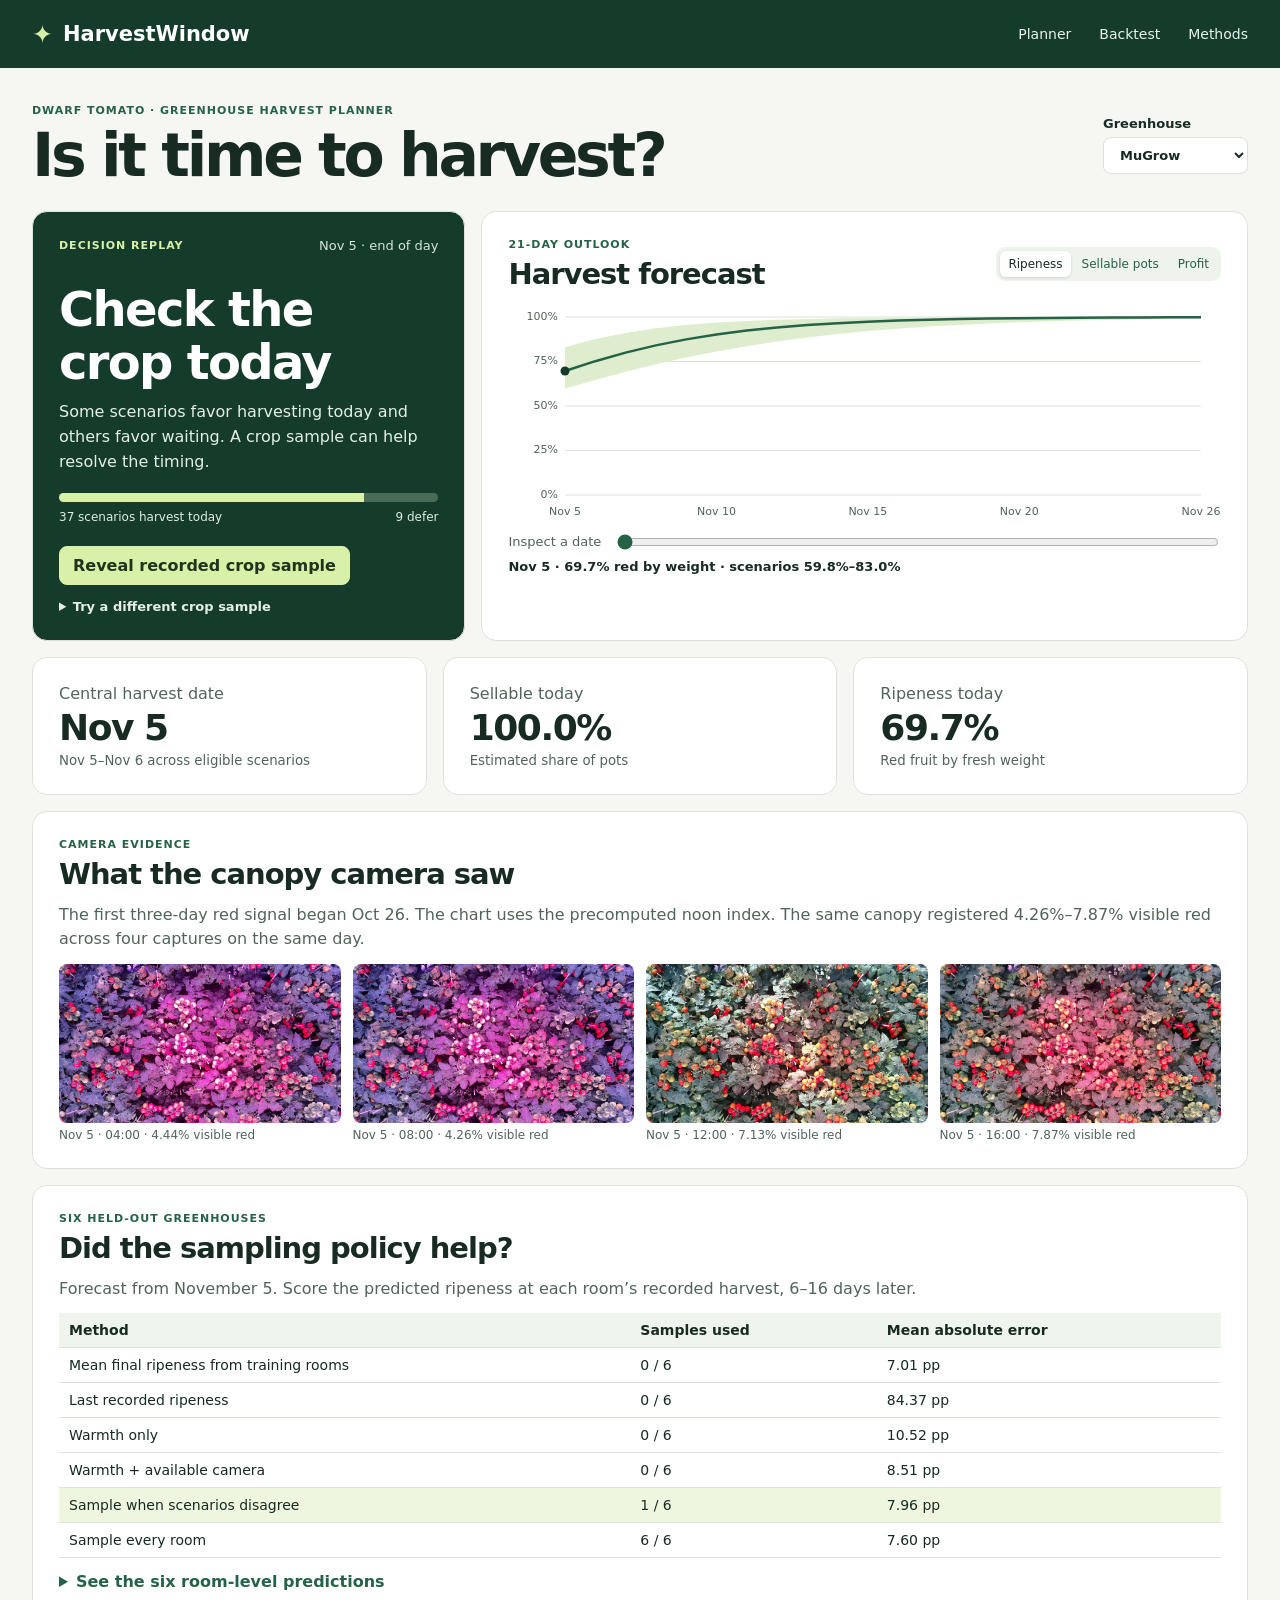
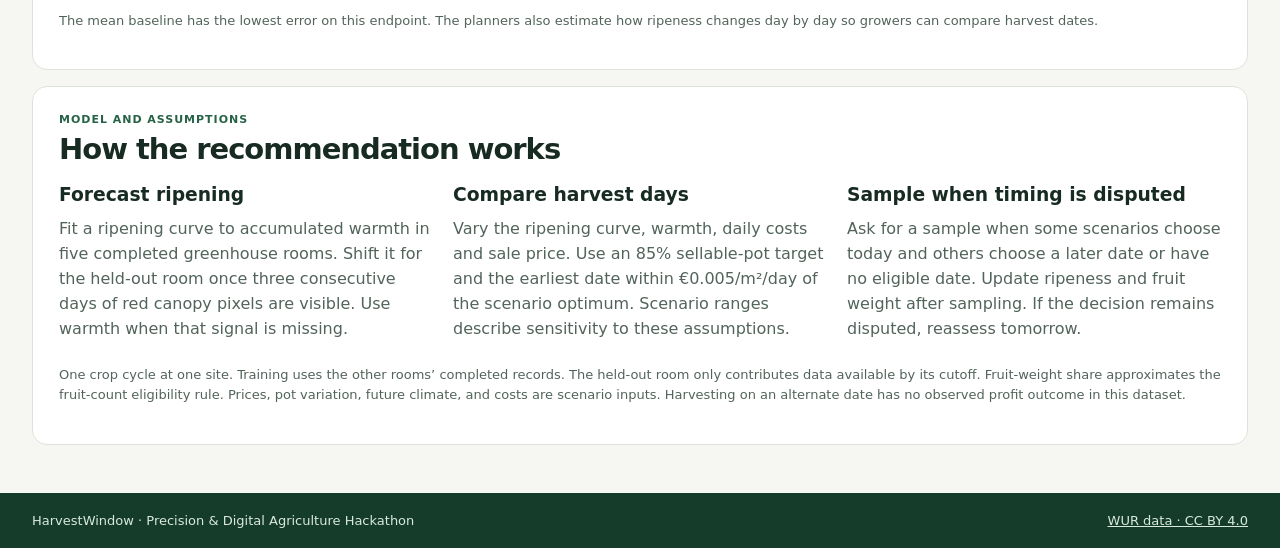
==== harvestwindow/dashboard/index.html @ a8acedba "Add HarvestWindow harvest planner and hackathon demo" ====
<!doctype html>
<html lang="en">
<head>
  <meta charset="utf-8">
  <meta name="viewport" content="width=device-width, initial-scale=1">
  <meta name="description" content="Replay a greenhouse harvest decision with real dwarf tomato data.">
  <title>HarvestWindow | Greenhouse harvest planner</title>
  <link rel="stylesheet" href="style.css">
  <script defer src="replay-data.js"></script>
  <script defer src="camera/frames.js"></script>
  <script defer src="sample.js"></script>
  <script defer src="app.js"></script>
</head>
<body>
  <header class="masthead">
    <a class="brand" href="#planner"><span class="brand-mark" aria-hidden="true">✦</span> HarvestWindow</a>
    <nav aria-label="Sections"><a href="#planner">Planner</a><a href="#evidence">Backtest</a><a href="#methods">Methods</a></nav>
  </header>
  <main id="planner">
    <div class="intro">
      <div><p class="eyebrow">Dwarf tomato · Greenhouse harvest planner</p><h1>Is it time to harvest?</h1></div>
      <label class="room-control">Greenhouse <select id="room"></select></label>
    </div>
    <div class="workspace">
      <section class="decision panel" aria-labelledby="decision-title">
        <div class="decision-top"><p class="eyebrow">Decision replay</p><time id="as-of"></time></div>
        <h2 id="decision-title"></h2>
        <p id="reason" aria-live="polite"></p>
        <div class="votes" aria-label="Scenario split"><div id="vote-bar"></div></div>
        <div class="vote-labels"><span id="near-count"></span><span id="late-count"></span></div>
        <div id="sample-controls"></div>
        <details id="sample-entry">
          <summary>Try a different crop sample</summary>
          <form id="sample-form">
            <label>Red by weight (%) <input name="red" type="number" required min="0" max="100" step="0.1" value="55.3"></label>
            <label>Total fruit per plant (g) <input name="grams" type="number" required min="1" max="2000" step="1" value="340"></label>
            <button class="primary">Update forecast</button>
          </form>
        </details>
      </section>
      <section class="panel outlook" aria-labelledby="outlook-title">
        <div class="section-heading"><div><p class="eyebrow">21-day outlook</p><h2 id="outlook-title">Harvest forecast</h2></div>
          <div class="tabs" aria-label="Forecast metric">
            <button data-metric="red" aria-pressed="true">Ripeness</button>
            <button data-metric="sellable" aria-pressed="false">Sellable pots</button>
            <button data-metric="profit" aria-pressed="false">Profit</button>
          </div>
        </div>
        <div id="chart" class="chart"></div>
        <label class="scrubber">Inspect a date <input id="forecast-day" type="range" min="0" max="21" value="0"></label>
        <p id="point-detail" class="point-detail" aria-live="polite"></p>
      </section>
    </div>
    <div class="stats" aria-label="Decision metrics">
      <div class="panel stat"><span>Central harvest date</span><strong id="best-date"></strong><small id="scenario-window"></small></div>
      <div class="panel stat"><span>Sellable today</span><strong id="sellable"></strong><small>Estimated share of pots</small></div>
      <div class="panel stat"><span>Ripeness today</span><strong id="ripeness"></strong><small>Red fruit by fresh weight</small></div>
    </div>
    <section id="camera-section" class="panel camera-section" aria-labelledby="camera-title">
      <div class="section-heading"><div><p class="eyebrow">Camera evidence</p><h2 id="camera-title">What the canopy camera saw</h2></div></div>
      <p id="camera-status"></p>
      <div id="camera-frames" class="frames"></div>
    </section>
    <section id="evidence" class="panel evidence" aria-labelledby="evidence-title">
      <div class="section-heading"><div><p class="eyebrow">Six held-out greenhouses</p><h2 id="evidence-title">Did the sampling policy help?</h2></div></div>
      <p>Forecast from November 5. Score the predicted ripeness at each room’s recorded harvest, 6–16 days later.</p>
      <div class="table-scroll"><table id="metrics"></table></div>
      <details><summary>See the six room-level predictions</summary><div class="table-scroll"><table id="room-results"></table></div></details>
      <p class="note">The mean baseline has the lowest error on this endpoint. The planners also estimate how ripeness changes day by day so growers can compare harvest dates.</p>
    </section>
    <section id="methods" class="panel evidence" aria-labelledby="methods-title">
      <div class="section-heading"><div><p class="eyebrow">Model and assumptions</p><h2 id="methods-title">How the recommendation works</h2></div></div>
      <div class="method-grid">
        <article><h3>Forecast ripening</h3><p>Fit a ripening curve to accumulated warmth in five completed greenhouse rooms. Shift it for the held-out room once three consecutive days of red canopy pixels are visible. Use warmth when that signal is missing.</p></article>
        <article><h3>Compare harvest days</h3><p>Vary the ripening curve, warmth, daily costs and sale price. Use an 85% sellable-pot target and the earliest date within €0.005/m²/day of the scenario optimum. Scenario ranges describe sensitivity to these assumptions.</p></article>
        <article><h3>Sample when timing is disputed</h3><p>Ask for a sample when some scenarios choose today and others choose a later date or have no eligible date. Update ripeness and fruit weight after sampling. If the decision remains disputed, reassess tomorrow.</p></article>
      </div>
      <p class="note">One crop cycle at one site. Training uses the other rooms’ completed records. The held-out room only contributes data available by its cutoff. Fruit-weight share approximates the fruit-count eligibility rule. Prices, pot variation, future climate, and costs are scenario inputs. Harvesting on an alternate date has no observed profit outcome in this dataset.</p>
    </section>
  </main>
  <footer><span>HarvestWindow · Precision &amp; Digital Agriculture Hackathon</span><a href="https://doi.org/10.4121/fa102772-32db-4b30-bace-12f2016722ce.v1">WUR data · CC BY 4.0</a></footer>
</body>
</html>
---- harvestwindow/dashboard/style.css ----
:root {
  color-scheme: light;
  --paper: #f6f7f2;
  --ink: #172b22;
  --muted: #52645a;
  --line: #dce4d9;
  --green: #266248;
  --bright: #d9f0a8;
  --light: #e5efe4;
  font-family: "DM Sans", system-ui, sans-serif;
  background: var(--paper);
  color: var(--ink);
}
*, *::before, *::after { box-sizing: border-box; }
body { margin: 0; }
a { color: inherit; }
button, select, input { font: inherit; }
button, select, summary { cursor: pointer; }
button:focus-visible, select:focus-visible, input:focus-visible, a:focus-visible { outline: 3px solid #769c4a; outline-offset: 3px; }
.masthead { min-height: 68px; display: flex; align-items: center; justify-content: space-between; gap: 16px; padding: 12px max(24px, calc((100vw - 1216px) / 2)); background: #153c2b; color: #fff; }
.brand { display: flex; align-items: center; gap: 10px; text-decoration: none; font-size: 21px; font-weight: 750; }
.brand-mark { color: var(--bright); font-size: 25px; }
nav { display: flex; gap: clamp(10px, 3vw, 28px); }
nav a { color: #e8f3e9; text-decoration: none; font-size: 14px; }
nav a:hover { text-decoration: underline; }
main { max-width: 1264px; padding: 36px 24px 48px; margin: auto; }
.intro, .section-heading, .decision-top { display: flex; align-items: center; justify-content: space-between; gap: 16px; }
.intro { margin-bottom: 24px; }
.eyebrow { margin: 0 0 8px; color: var(--green); text-transform: uppercase; letter-spacing: .09em; font-weight: 760; font-size: 11px; }
h1, h2, h3, p { margin-top: 0; }
h1 { margin-bottom: 0; font-size: clamp(34px, 5vw, 60px); line-height: 1.03; letter-spacing: -.055em; font-weight: 760; }
h2 { margin-bottom: 0; font-size: clamp(22px, 3vw, 29px); letter-spacing: -.035em; line-height: 1.1; }
h3 { margin-bottom: 6px; }
.room-control { display: grid; gap: 6px; font-weight: 700; font-size: 13px; }
select { min-width: 145px; color: var(--ink); border: 1px solid var(--line); background: white; border-radius: 8px; padding: 9px 12px; }
.workspace { display: grid; grid-template-columns: minmax(0, 0.82fr) minmax(0, 1.45fr); gap: 16px; }
.panel { border: 1px solid var(--line); border-radius: 15px; background: #fff; padding: clamp(15px, 2.6vw, 26px); }
.decision { background: #153c2b; color: #fff; display: flex; flex-direction: column; min-height: 370px; }
.decision .eyebrow { color: var(--bright); margin: 0; }
.decision time { color: #d5e6db; font-size: 13px; }
.decision h2 { font-size: clamp(29px, 4.2vw, 48px); margin: 30px 0 12px; }
.decision p:not(.eyebrow) { color: #e3efe6; line-height: 1.55; margin-bottom: 18px; }
.votes { height: 9px; border-radius: 9px; background: #486c58; overflow: hidden; }
#vote-bar { height: 100%; background: var(--bright); }
.vote-labels { display: flex; justify-content: space-between; gap: 8px; margin: 8px 0 22px; color: #dfece2; font-size: 12px; }
#sample-controls { margin-top: auto; }
.primary, .reset { border-radius: 8px; padding: 9px 13px; font-weight: 750; }
.primary { border: 1px solid var(--bright); background: var(--bright); color: #20331d; }
.reset { border: 1px solid #89a592; color: #fff; background: transparent; }
#sample-controls .measurement { margin-bottom: 10px; }
.decision summary { color: #e3efe6; font-size: 13px; margin-bottom: 0; }
#sample-form { display: flex; flex-wrap: wrap; gap: 9px; margin-top: 10px; align-items: end; }
#sample-form label { display: grid; gap: 4px; font-size: 12px; }
#sample-form input { width: 100%; max-width: 125px; padding: 6px; border-radius: 5px; border: 1px solid #a7c2ae; }
#sample-form button { font-size: 12px; padding: 6px 8px; }
.tabs { display: flex; flex-wrap: wrap; gap: 3px; background: #eef3ec; border-radius: 9px; padding: 4px; }
.tabs button { background: transparent; border: 0; border-radius: 6px; color: var(--green); padding: 6px 8px; font-size: 12px; white-space: nowrap; }
.tabs button[aria-pressed="true"] { background: #fff; color: var(--ink); box-shadow: 0 1px 3px #25372a27; }
.chart { min-height: 210px; margin-top: 14px; }
.chart canvas { display: block; width: 100%; height: 222px; }
.scrubber { display: flex; align-items: center; gap: 14px; margin-top: 5px; font-size: 13px; color: var(--muted); }
.scrubber input { flex: 1; accent-color: var(--green); }
.point-detail { margin: 7px 0 0; font-weight: 650; font-size: 13px; }
.stats { display: grid; grid-template-columns: repeat(3, minmax(0, 1fr)); gap: 16px; margin: 16px 0; }
.stat { display: grid; gap: 7px; }
.stat span, .stat small { color: var(--muted); }
.stat strong { font-size: clamp(24px, 4vw, 36px); line-height: 1; letter-spacing: -.04em; }
.camera-section, .evidence { margin-top: 16px; }
.camera-section p:not(.eyebrow), .evidence p:not(.eyebrow) { color: var(--muted); margin: 12px 0; line-height: 1.55; }
.frames { display: grid; grid-template-columns: repeat(4, 1fr); gap: 12px; }
figure { margin: 0; min-width: 0; }
figure img { display: block; width: 100%; aspect-ratio: 16/9; object-fit: cover; border-radius: 8px; background: #e5eee3; }
figcaption { margin-top: 5px; font-size: 12px; color: var(--muted); }
.table-scroll { overflow-x: auto; }
table { width: 100%; border-collapse: collapse; font-variant-numeric: tabular-nums; text-align: left; font-size: 14px; }
th, td { border-bottom: 1px solid var(--line); padding: 9px 10px; }
thead { background: #eff4ed; }
tbody tr.emphasis { background: #eef6df; }
summary { color: var(--green); font-weight: 700; margin: 14px 0 8px; }
.note { font-size: 13px; }
.method-grid { display: grid; grid-template-columns: repeat(3, 1fr); gap: 20px; margin-top: 18px; }
footer { display: flex; justify-content: space-between; gap: 12px; padding: 20px max(24px, calc((100vw - 1216px) / 2)); color: #d9e9de; background: #153c2b; font-size: 13px; }
@media (max-width: 820px) {
  .workspace { grid-template-columns: 1fr; }
  .decision { min-height: 295px; }
}
@media (max-width: 520px) {
  .masthead { padding: 12px 14px; }
  .brand { font-size: 16px; }
  nav a { font-size: 12px; }
  main { padding: 25px 12px; }
  .intro, .outlook .section-heading { align-items: flex-start; flex-direction: column; }
  .stats, .method-grid { grid-template-columns: 1fr; gap: 8px; }
  .frames { grid-template-columns: repeat(2, minmax(0, 1fr)); }
  footer { flex-direction: column; }
}
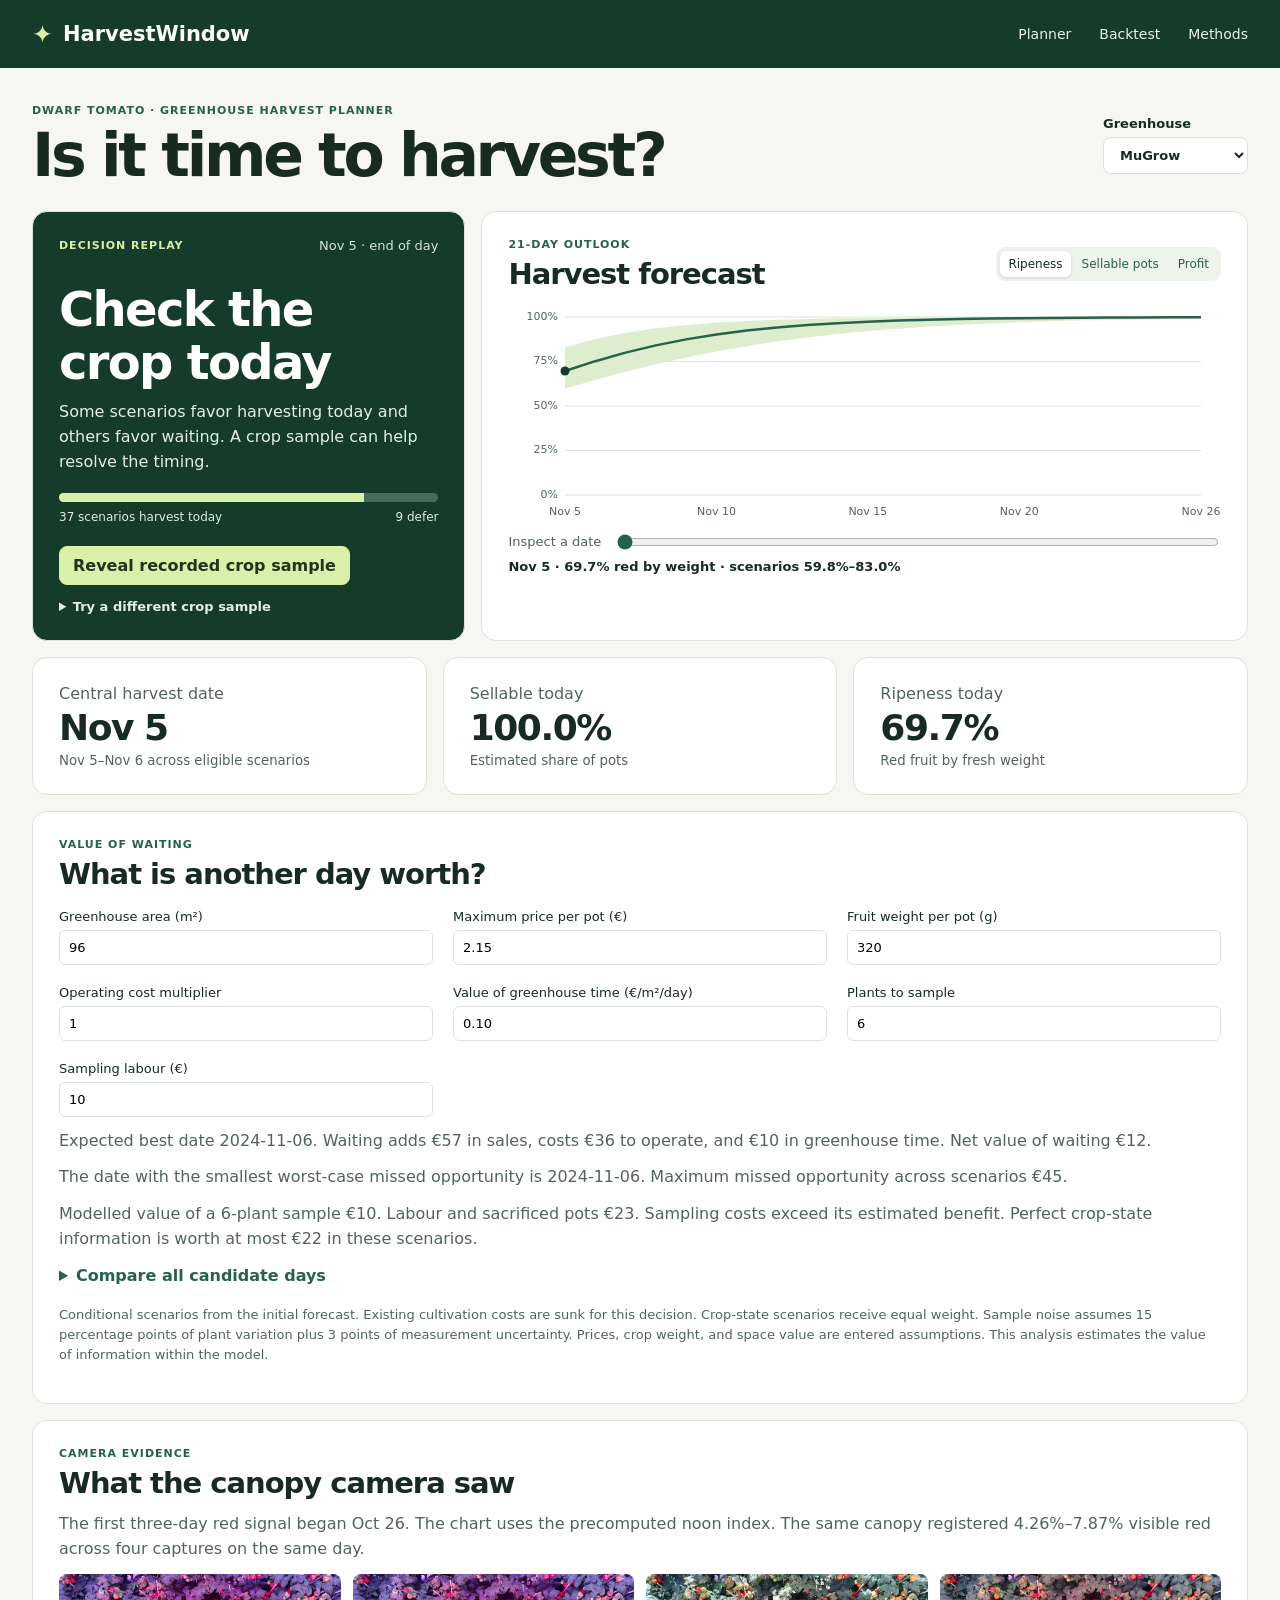
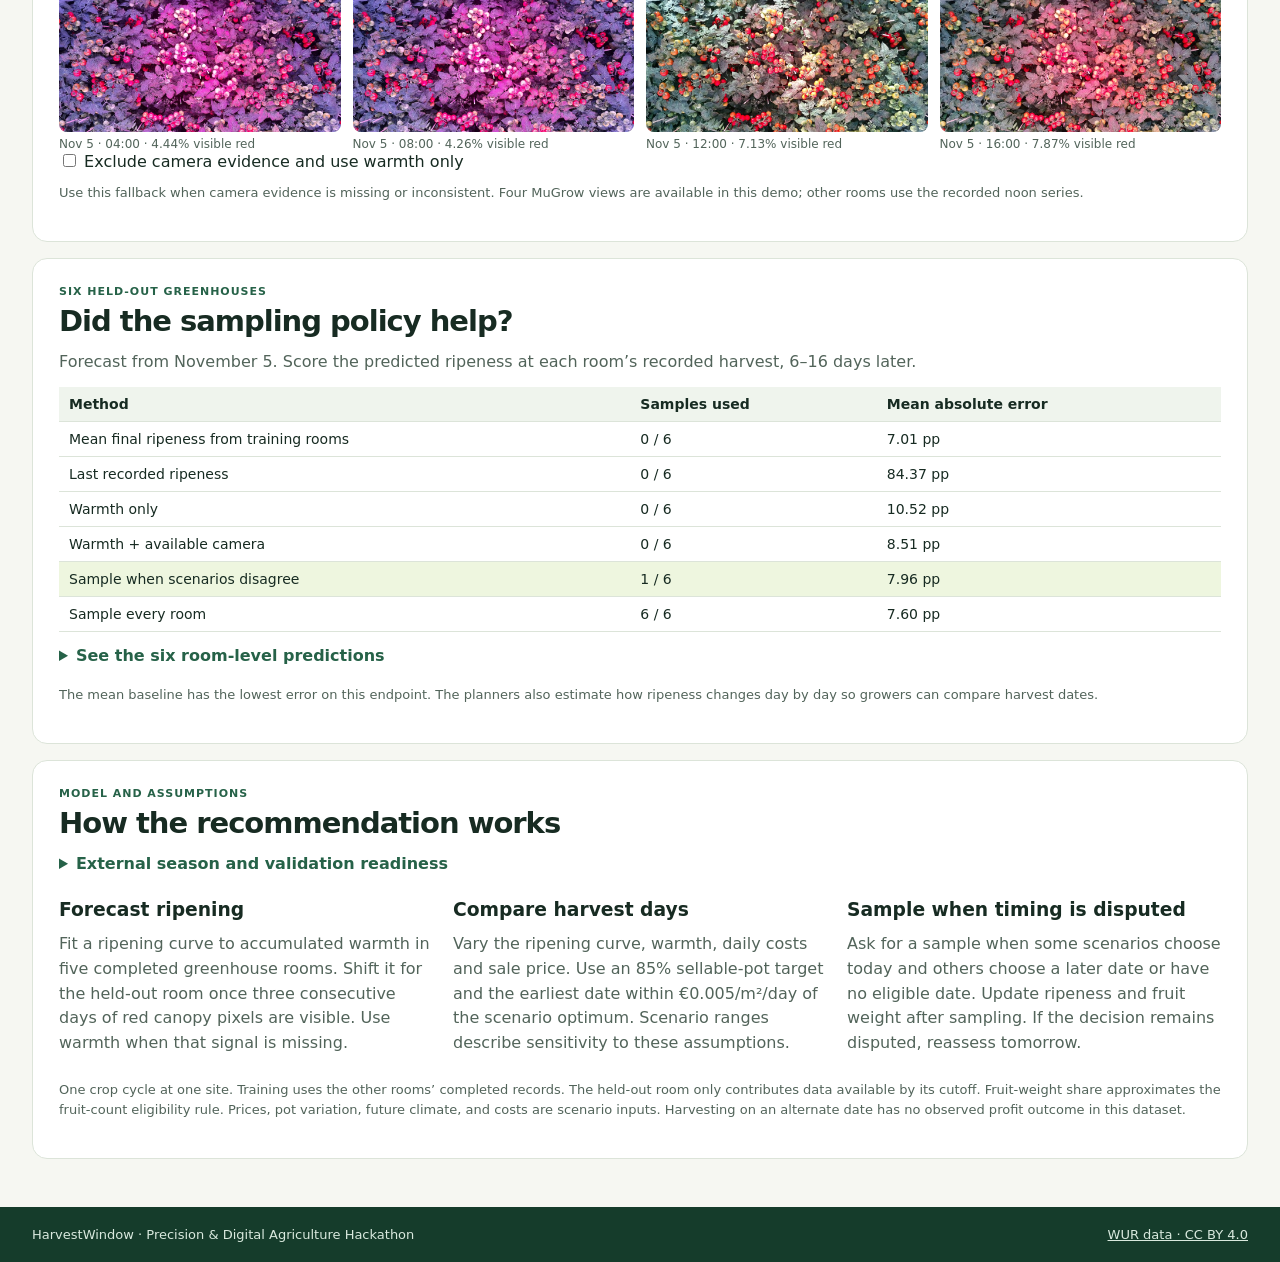
==== commit 97791107: "Add economic value of waiting and sampling decision analysis" ====
--- a/harvestwindow/dashboard/index.html
+++ b/harvestwindow/dashboard/index.html
@@ -9,6 +9,7 @@
   <script defer src="replay-data.js"></script>
   <script defer src="camera/frames.js"></script>
   <script defer src="sample.js"></script>
+  <script defer src="economics.js"></script>
   <script defer src="app.js"></script>
 </head>
 <body>
@@ -56,10 +57,28 @@
       <div class="panel stat"><span>Sellable today</span><strong id="sellable"></strong><small>Estimated share of pots</small></div>
       <div class="panel stat"><span>Ripeness today</span><strong id="ripeness"></strong><small>Red fruit by fresh weight</small></div>
     </div>
+    <section class="panel evidence" id="economics">
+      <p class="eyebrow">Value of waiting</p><h2>What is another day worth?</h2>
+      <form id="economics-form" class="method-grid">
+        <label>Greenhouse area (m²)<input name="area" type="number" min="1" max="100000" value="96" required></label>
+        <label>Maximum price per pot (€)<input name="price" type="number" min="0.01" step="0.01" value="2.15" required></label>
+        <label>Fruit weight per pot (g)<input name="weight" type="number" min="1" max="2000" value="320" required></label>
+        <label>Operating cost multiplier<input name="cost" type="number" min="0" max="10" step="0.1" value="1" required></label>
+        <label>Value of greenhouse time (€/m²/day)<input name="opportunity" type="number" min="0" step="0.01" value="0.10" required></label>
+        <label>Plants to sample<input name="samples" type="number" min="1" max="50" step="1" value="6" required></label>
+        <label>Sampling labour (€)<input name="labor" type="number" min="0" step="1" value="10" required></label>
+      </form>
+      <p id="economic-summary" aria-live="polite"></p>
+      <p id="risk-summary"></p><p id="sample-value"></p>
+      <details><summary>Compare all candidate days</summary><div class="table-scroll"><table id="economics-table"><thead><tr><th>Date</th><th>Sales</th><th>Future costs</th><th>Space cost</th><th>Value vs today</th><th>Sellable</th></tr></thead><tbody></tbody></table></div></details>
+      <p class="note">Conditional scenarios from the initial forecast. Existing cultivation costs are sunk for this decision. Crop-state scenarios receive equal weight. Sample noise assumes 15 percentage points of plant variation plus 3 points of measurement uncertainty. Prices, crop weight, and space value are entered assumptions. This analysis estimates the value of information within the model.</p>
+    </section>
     <section id="camera-section" class="panel camera-section" aria-labelledby="camera-title">
       <div class="section-heading"><div><p class="eyebrow">Camera evidence</p><h2 id="camera-title">What the canopy camera saw</h2></div></div>
       <p id="camera-status"></p>
       <div id="camera-frames" class="frames"></div>
+      <label><input id="camera-fallback" type="checkbox"> Exclude camera evidence and use warmth only</label>
+      <p class="note">Use this fallback when camera evidence is missing or inconsistent. Four MuGrow views are available in this demo; other rooms use the recorded noon series.</p>
     </section>
     <section id="evidence" class="panel evidence" aria-labelledby="evidence-title">
       <div class="section-heading"><div><p class="eyebrow">Six held-out greenhouses</p><h2 id="evidence-title">Did the sampling policy help?</h2></div></div>
@@ -70,6 +89,10 @@
     </section>
     <section id="methods" class="panel evidence" aria-labelledby="methods-title">
       <div class="section-heading"><div><p class="eyebrow">Model and assumptions</p><h2 id="methods-title">How the recommendation works</h2></div></div>
+      <details><summary>External season and validation readiness</summary>
+        <p>The public 2023 pre-trial archive was inspected. It contains 240 destructive plant records and 18,721 climate records. Its combined measurement sheet includes red-fruit count and total fruit-cluster weight, but no separate red-fruit fresh-weight label. Cross-season validation of this planner's weight-fraction target remains pending.</p>
+        <a href="https://doi.org/10.4121/e1ee9de9-6ce9-4502-a37c-34b5b1372bed.v1">2023 pre-trial source</a>
+      </details>
       <div class="method-grid">
         <article><h3>Forecast ripening</h3><p>Fit a ripening curve to accumulated warmth in five completed greenhouse rooms. Shift it for the held-out room once three consecutive days of red canopy pixels are visible. Use warmth when that signal is missing.</p></article>
         <article><h3>Compare harvest days</h3><p>Vary the ripening curve, warmth, daily costs and sale price. Use an 85% sellable-pot target and the earliest date within €0.005/m²/day of the scenario optimum. Scenario ranges describe sensitivity to these assumptions.</p></article>
--- a/harvestwindow/dashboard/style.css
+++ b/harvestwindow/dashboard/style.css
@@ -94,3 +94,6 @@
   .frames { grid-template-columns: repeat(2, minmax(0, 1fr)); }
   footer { flex-direction: column; }
 }
+
+#economics-form label {display:grid; gap:6px; font-size:13px;}
+#economics-form input {width:100%;padding:9px;border:1px solid var(--line);border-radius:6px;}
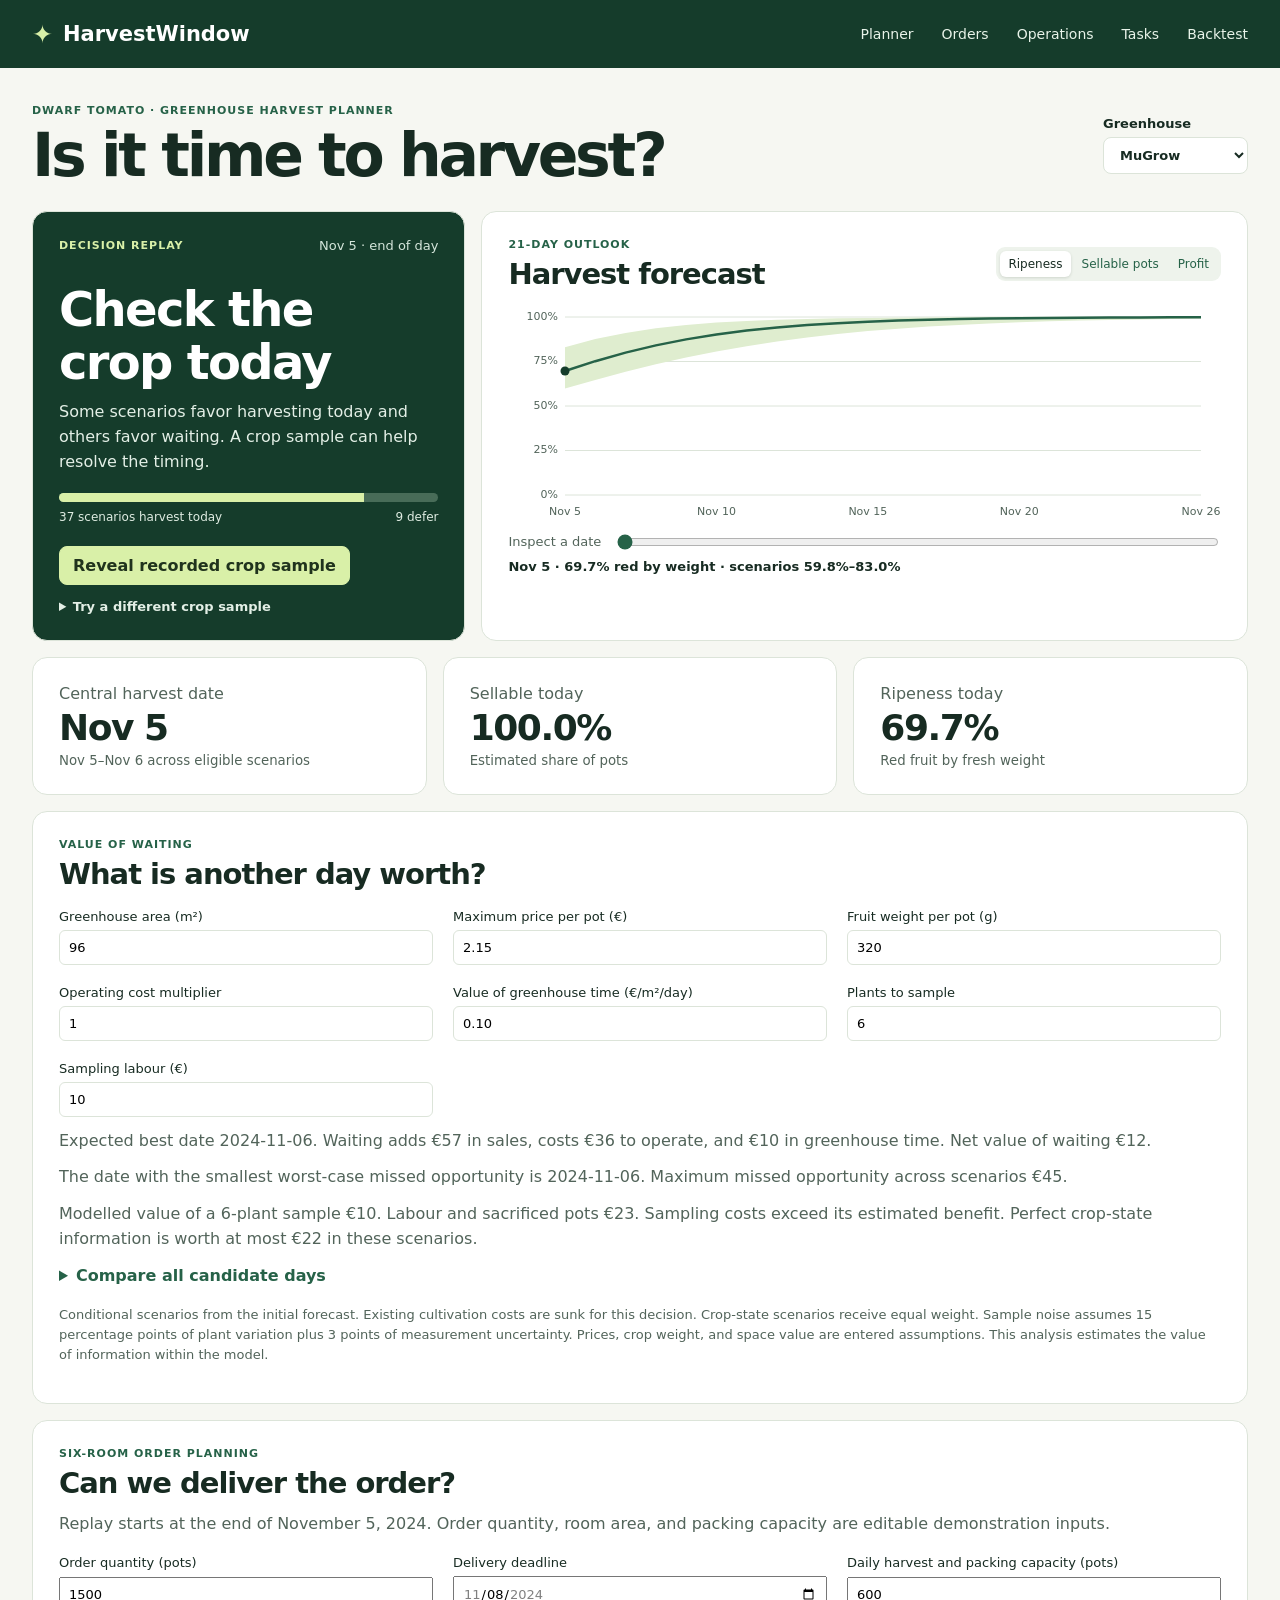
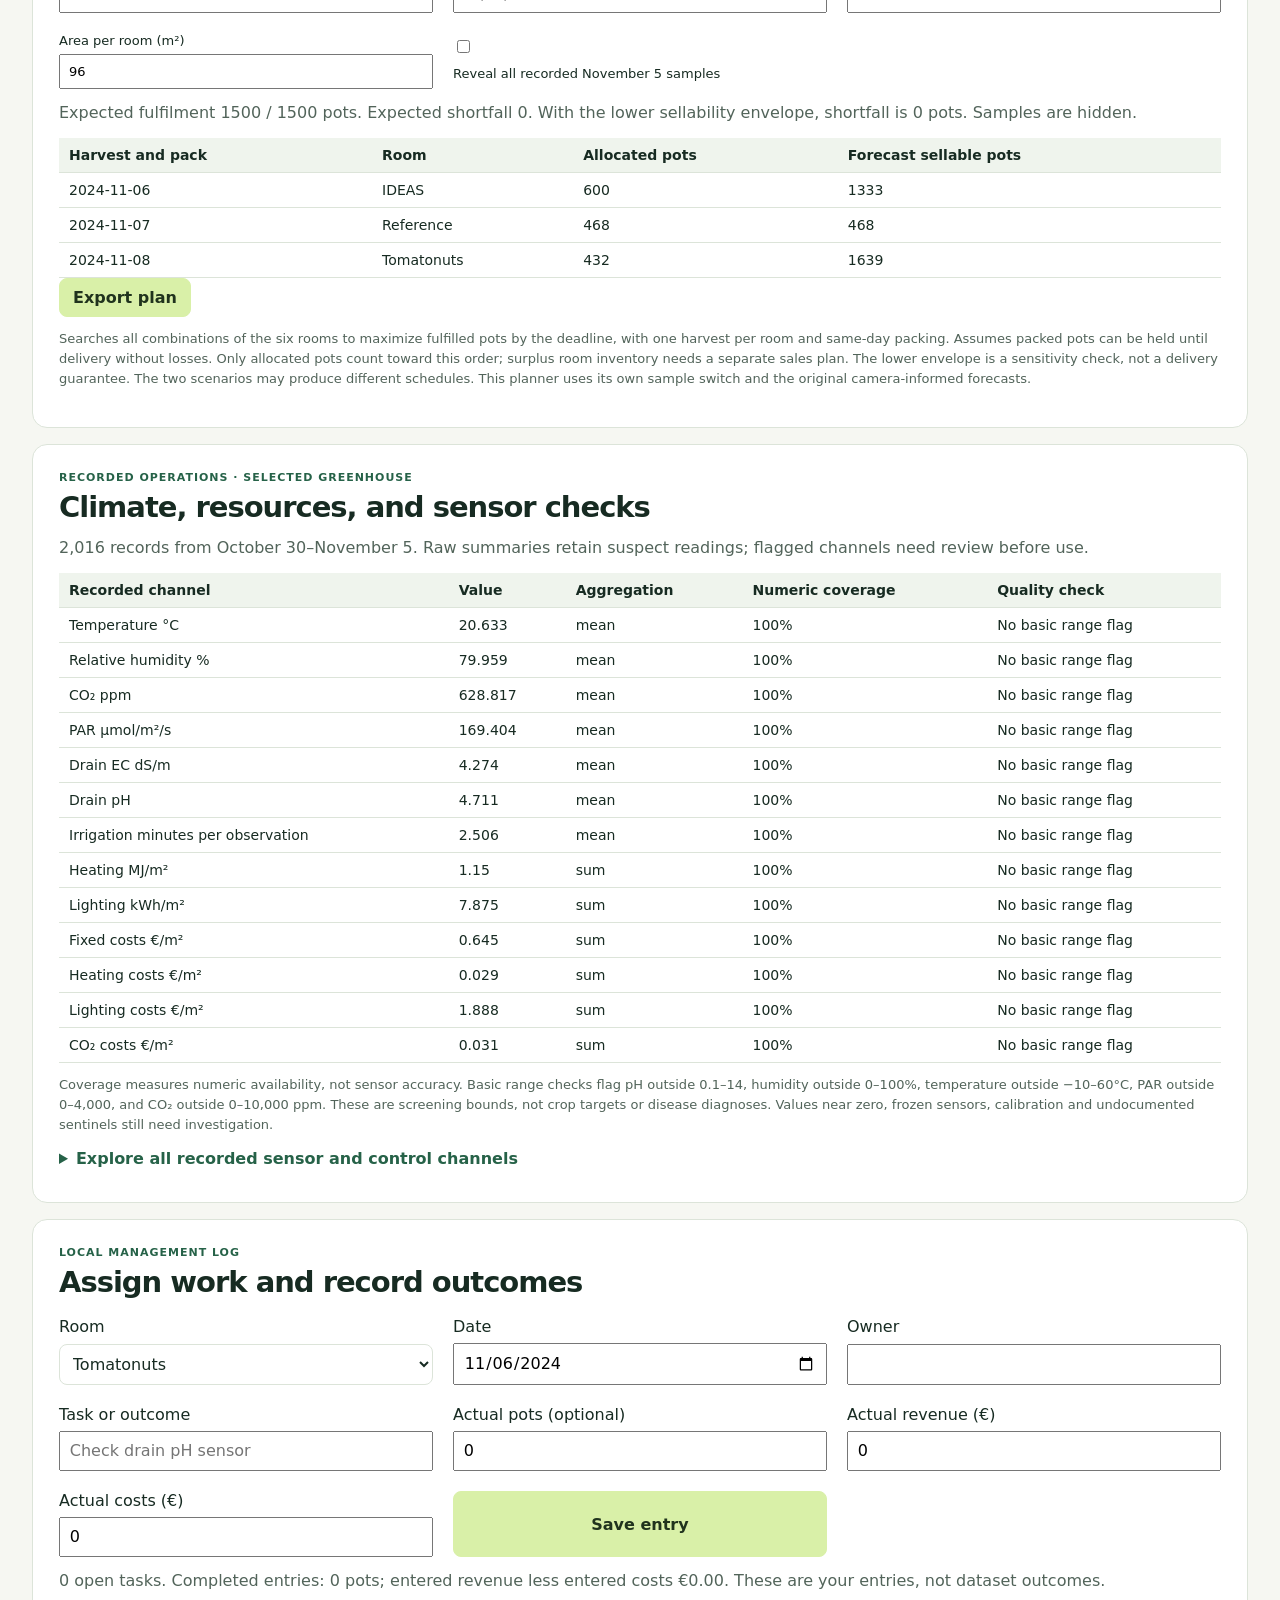
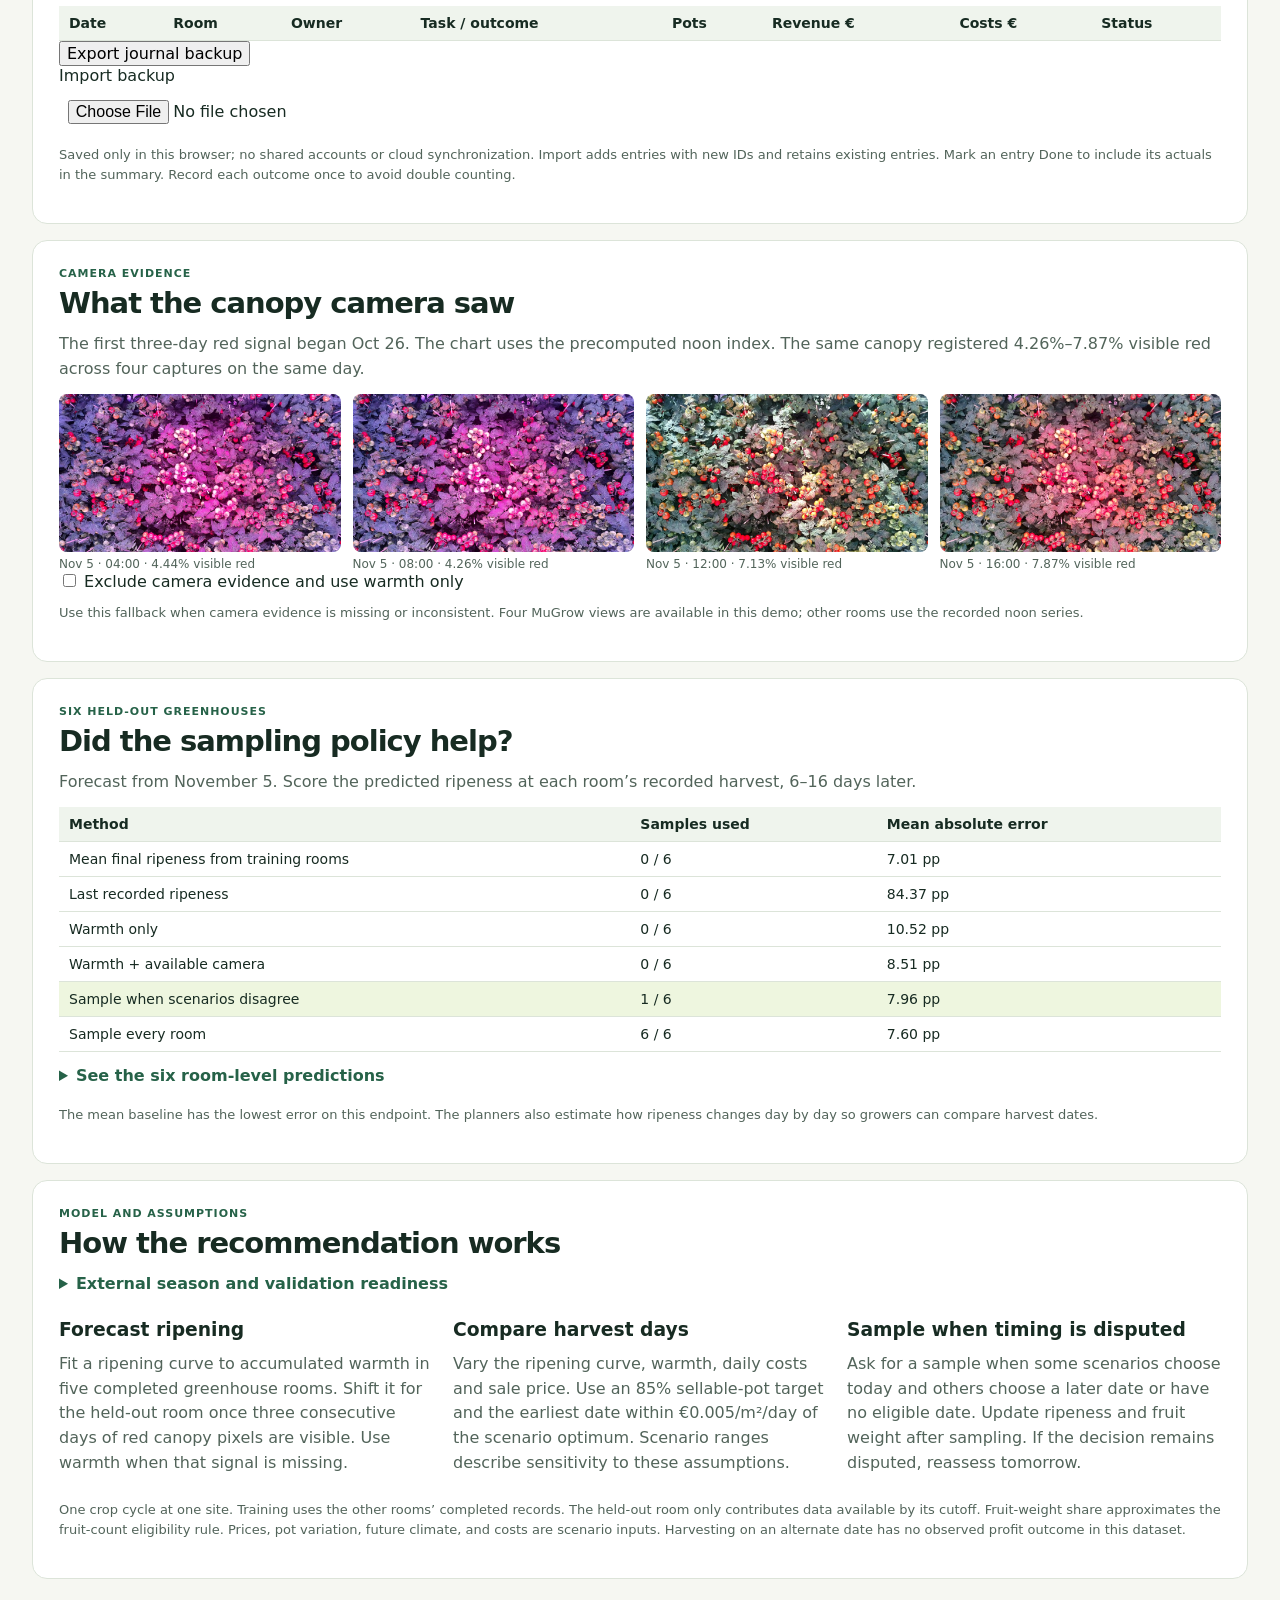
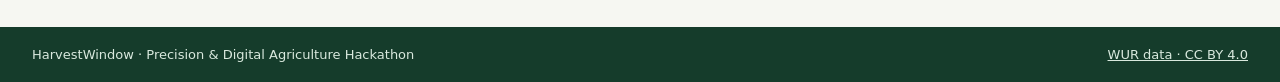
==== commit 51f2dfdd: "Add greenhouse operations explorer, order optimizer and outcome journal" ====
--- a/harvestwindow/dashboard/index.html
+++ b/harvestwindow/dashboard/index.html
@@ -11,11 +11,15 @@
   <script defer src="sample.js"></script>
   <script defer src="economics.js"></script>
   <script defer src="app.js"></script>
+  <script defer src="orders.js"></script>
+  <script defer src="operations-data.js"></script>
+  <script defer src="operations.js"></script>
+  <script defer src="journal.js"></script>
 </head>
 <body>
   <header class="masthead">
     <a class="brand" href="#planner"><span class="brand-mark" aria-hidden="true">✦</span> HarvestWindow</a>
-    <nav aria-label="Sections"><a href="#planner">Planner</a><a href="#evidence">Backtest</a><a href="#methods">Methods</a></nav>
+    <nav aria-label="Sections"><a href="#planner">Planner</a><a href="#orders">Orders</a><a href="#operations">Operations</a><a href="#journal">Tasks</a><a href="#evidence">Backtest</a></nav>
   </header>
   <main id="planner">
     <div class="intro">
@@ -73,6 +77,50 @@
       <details><summary>Compare all candidate days</summary><div class="table-scroll"><table id="economics-table"><thead><tr><th>Date</th><th>Sales</th><th>Future costs</th><th>Space cost</th><th>Value vs today</th><th>Sellable</th></tr></thead><tbody></tbody></table></div></details>
       <p class="note">Conditional scenarios from the initial forecast. Existing cultivation costs are sunk for this decision. Crop-state scenarios receive equal weight. Sample noise assumes 15 percentage points of plant variation plus 3 points of measurement uncertainty. Prices, crop weight, and space value are entered assumptions. This analysis estimates the value of information within the model.</p>
     </section>
+<section id="orders" class="panel evidence">
+<p class="eyebrow">Six-room order planning</p><h2>Can we deliver the order?</h2>
+<p>Replay starts at the end of November 5, 2024. Order quantity, room area, and packing capacity are editable demonstration inputs.</p>
+<form id="order-form" class="method-grid">
+<label>Order quantity (pots)<input name="quantity" type="number" min="1" max="1000000" step="1" value="1500" required></label>
+<label>Delivery deadline<input name="deadline" type="date" min="2024-11-06" max="2024-11-26" value="2024-11-08" required></label>
+<label>Daily harvest and packing capacity (pots)<input name="capacity" type="number" min="1" max="100000" step="1" value="600" required></label>
+<label>Area per room (m²)<input name="area" type="number" min="1" max="100000" step="1" value="96" required></label>
+<label><input name="samples" type="checkbox"> Reveal all recorded November 5 samples</label>
+</form>
+<p id="order-result" aria-live="polite"></p>
+<div class="table-scroll"><table id="order-table"><thead><tr><th>Harvest and pack</th><th>Room</th><th>Allocated pots</th><th>Forecast sellable pots</th></tr></thead><tbody></tbody></table></div>
+<button id="export-order" class="primary" type="button">Export plan</button>
+<p class="note">Searches all combinations of the six rooms to maximize fulfilled pots by the deadline, with one harvest per room and same-day packing. Assumes packed pots can be held until delivery without losses. Only allocated pots count toward this order; surplus room inventory needs a separate sales plan. The lower envelope is a sensitivity check, not a delivery guarantee. The two scenarios may produce different schedules. This planner uses its own sample switch and the original camera-informed forecasts.</p>
+</section>
+    <section id="operations" class="panel evidence">
+      <p class="eyebrow">Recorded operations · Selected greenhouse</p><h2>Climate, resources, and sensor checks</h2>
+      <p id="operations-summary"></p>
+      <div class="table-scroll"><table id="operations-table"><thead><tr><th>Recorded channel</th><th>Value</th><th>Aggregation</th><th>Numeric coverage</th><th>Quality check</th></tr></thead><tbody></tbody></table></div>
+      <p class="note">Coverage measures numeric availability, not sensor accuracy. Basic range checks flag pH outside 0.1–14, humidity outside 0–100%, temperature outside −10–60°C, PAR outside 0–4,000, and CO₂ outside 0–10,000 ppm. These are screening bounds, not crop targets or disease diagnoses. Values near zero, frozen sensors, calibration and undocumented sentinels still need investigation.</p>
+      <details><summary>Explore all recorded sensor and control channels</summary>
+        <div class="method-grid"><label>Data source<select id="data-source"></select></label><label>Find a channel<input id="channel-search" type="search" placeholder="substrate, fluorescence, screen…"></label><label>Channel<select id="data-channel"></select></label></div>
+        <p id="channel-summary"></p>
+        <div class="table-scroll channel-history"><table id="channel-table"><thead><tr><th>Date</th><th>Mean</th><th>Minimum</th><th>Maximum</th><th>Coverage</th><th>Range flags</th></tr></thead><tbody></tbody></table></div>
+        <button id="export-data" type="button">Export source history</button>
+        <p class="note">Daily summaries retain all available observations through November 5, including control settings and fluorescence channels. Means are descriptive summaries; cumulative counters are not resource totals. Future records and harvest-date labels are excluded. Outside weather is observed context. The forecast-weather archive is excluded until issue and target times can be established.</p>
+      </details>
+    </section>
+    <section id="journal" class="panel evidence">
+      <p class="eyebrow">Local management log</p><h2>Assign work and record outcomes</h2>
+      <form id="journal-form" class="method-grid">
+        <label>Room<select name="room"></select></label><label>Date<input name="date" type="date" value="2024-11-06" required></label>
+        <label>Owner<input name="owner" maxlength="100" required></label><label>Task or outcome<input name="task" maxlength="500" required placeholder="Check drain pH sensor"></label>
+        <label>Actual pots (optional)<input name="pots" type="number" min="0" max="1000000" step="1" value="0" required></label>
+        <label>Actual revenue (€)<input name="revenue" type="number" min="0" step="0.01" value="0" required></label>
+        <label>Actual costs (€)<input name="cost" type="number" min="0" step="0.01" value="0" required></label>
+        <button class="primary" type="submit">Save entry</button>
+      </form>
+      <p id="journal-message" role="status"></p><p id="journal-summary"></p>
+      <div class="table-scroll"><table id="journal-table"><thead><tr><th>Date</th><th>Room</th><th>Owner</th><th>Task / outcome</th><th>Pots</th><th>Revenue €</th><th>Costs €</th><th>Status</th></tr></thead><tbody></tbody></table></div>
+      <button id="export-journal" type="button">Export journal backup</button>
+      <label>Import backup <input id="import-journal" type="file" accept="application/json,.json"></label>
+      <p class="note">Saved only in this browser; no shared accounts or cloud synchronization. Import adds entries with new IDs and retains existing entries. Mark an entry Done to include its actuals in the summary. Record each outcome once to avoid double counting.</p>
+    </section>
     <section id="camera-section" class="panel camera-section" aria-labelledby="camera-title">
       <div class="section-heading"><div><p class="eyebrow">Camera evidence</p><h2 id="camera-title">What the canopy camera saw</h2></div></div>
       <p id="camera-status"></p>
--- a/harvestwindow/dashboard/style.css
+++ b/harvestwindow/dashboard/style.css
@@ -97,3 +97,10 @@
 
 #economics-form label {display:grid; gap:6px; font-size:13px;}
 #economics-form input {width:100%;padding:9px;border:1px solid var(--line);border-radius:6px;}
+
+#order-form label {display:grid;gap:6px;font-size:13px;} #order-form input {max-width:100%;padding:8px;} #order-form input[type=checkbox] {justify-self:start;}
+#operations select, #operations input, #journal select, #journal input { width: 100%; min-width: 0; padding: .55rem; }
+#operations label, #journal label { display: grid; gap: .4rem; min-width: 0; }
+.channel-history { max-height: 360px; overflow: auto; }
+#journal-message { color: #266248; }
+nav { flex-wrap: wrap; }
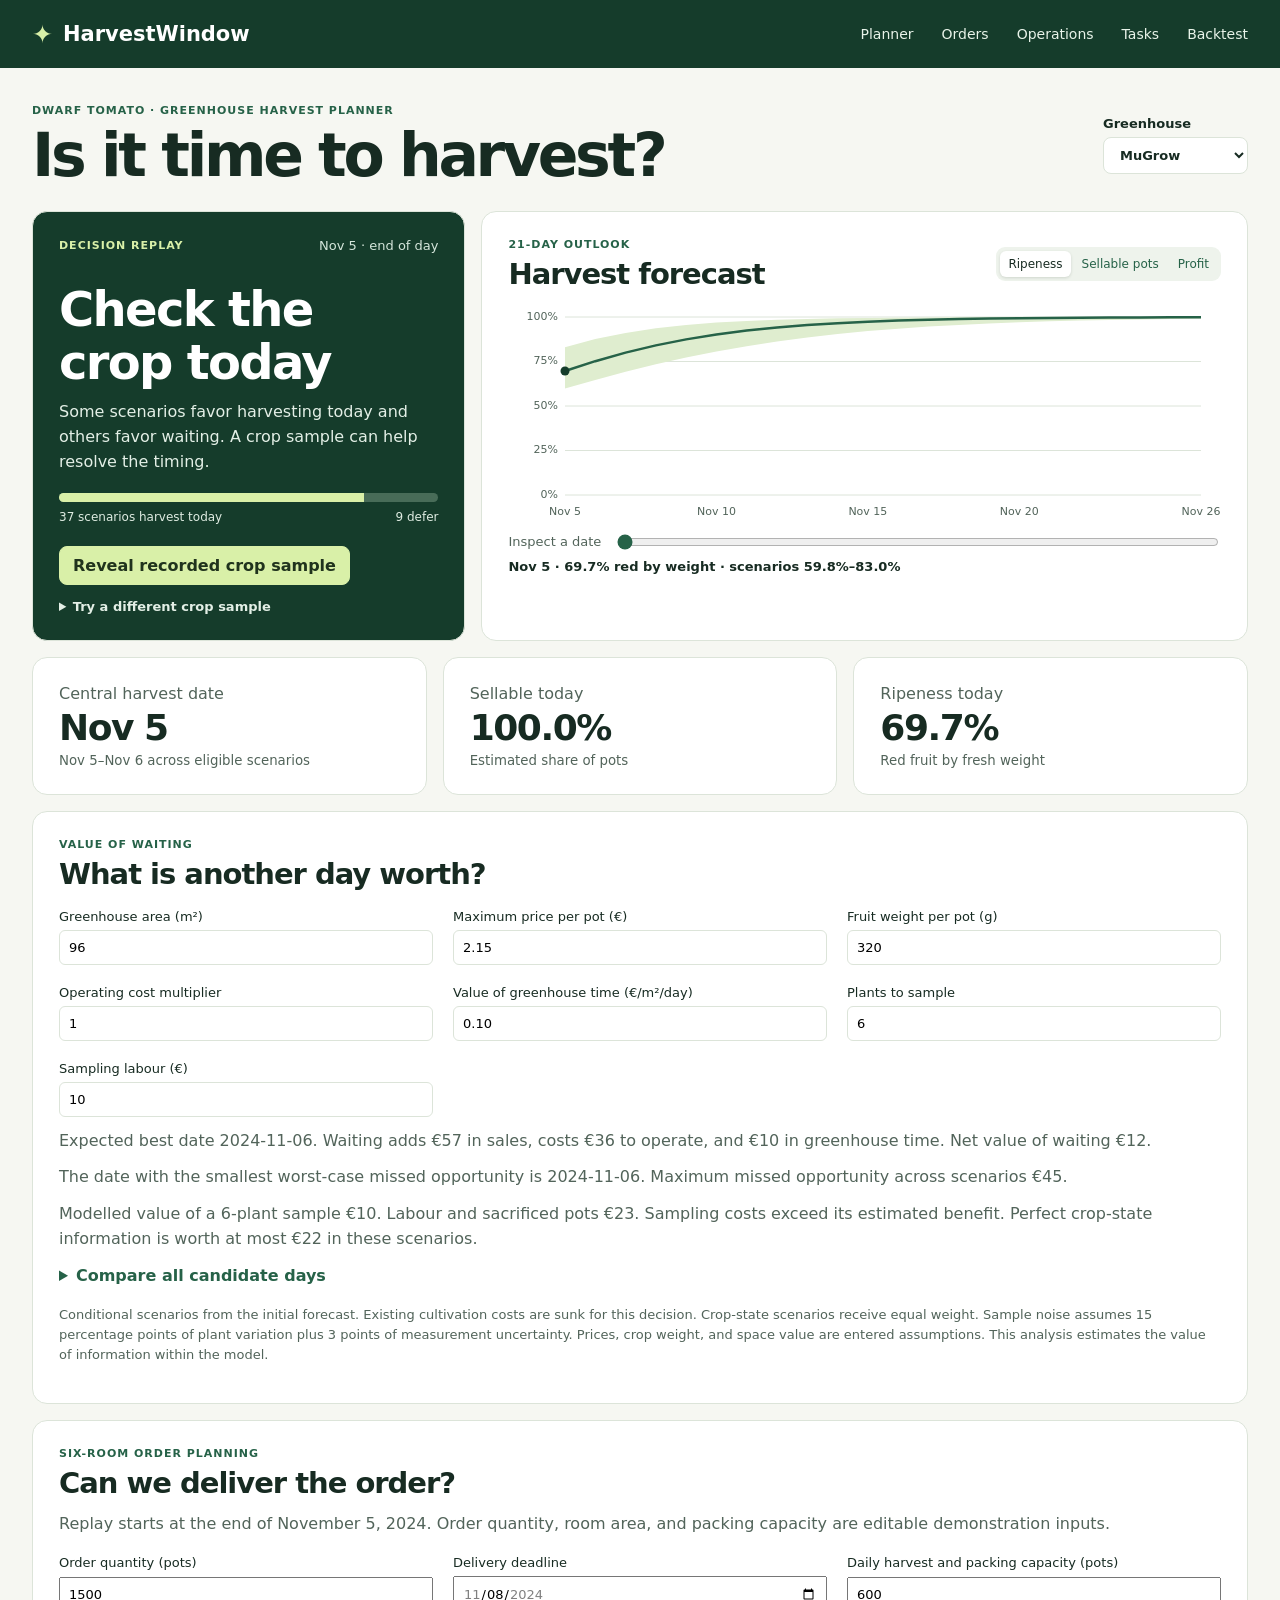
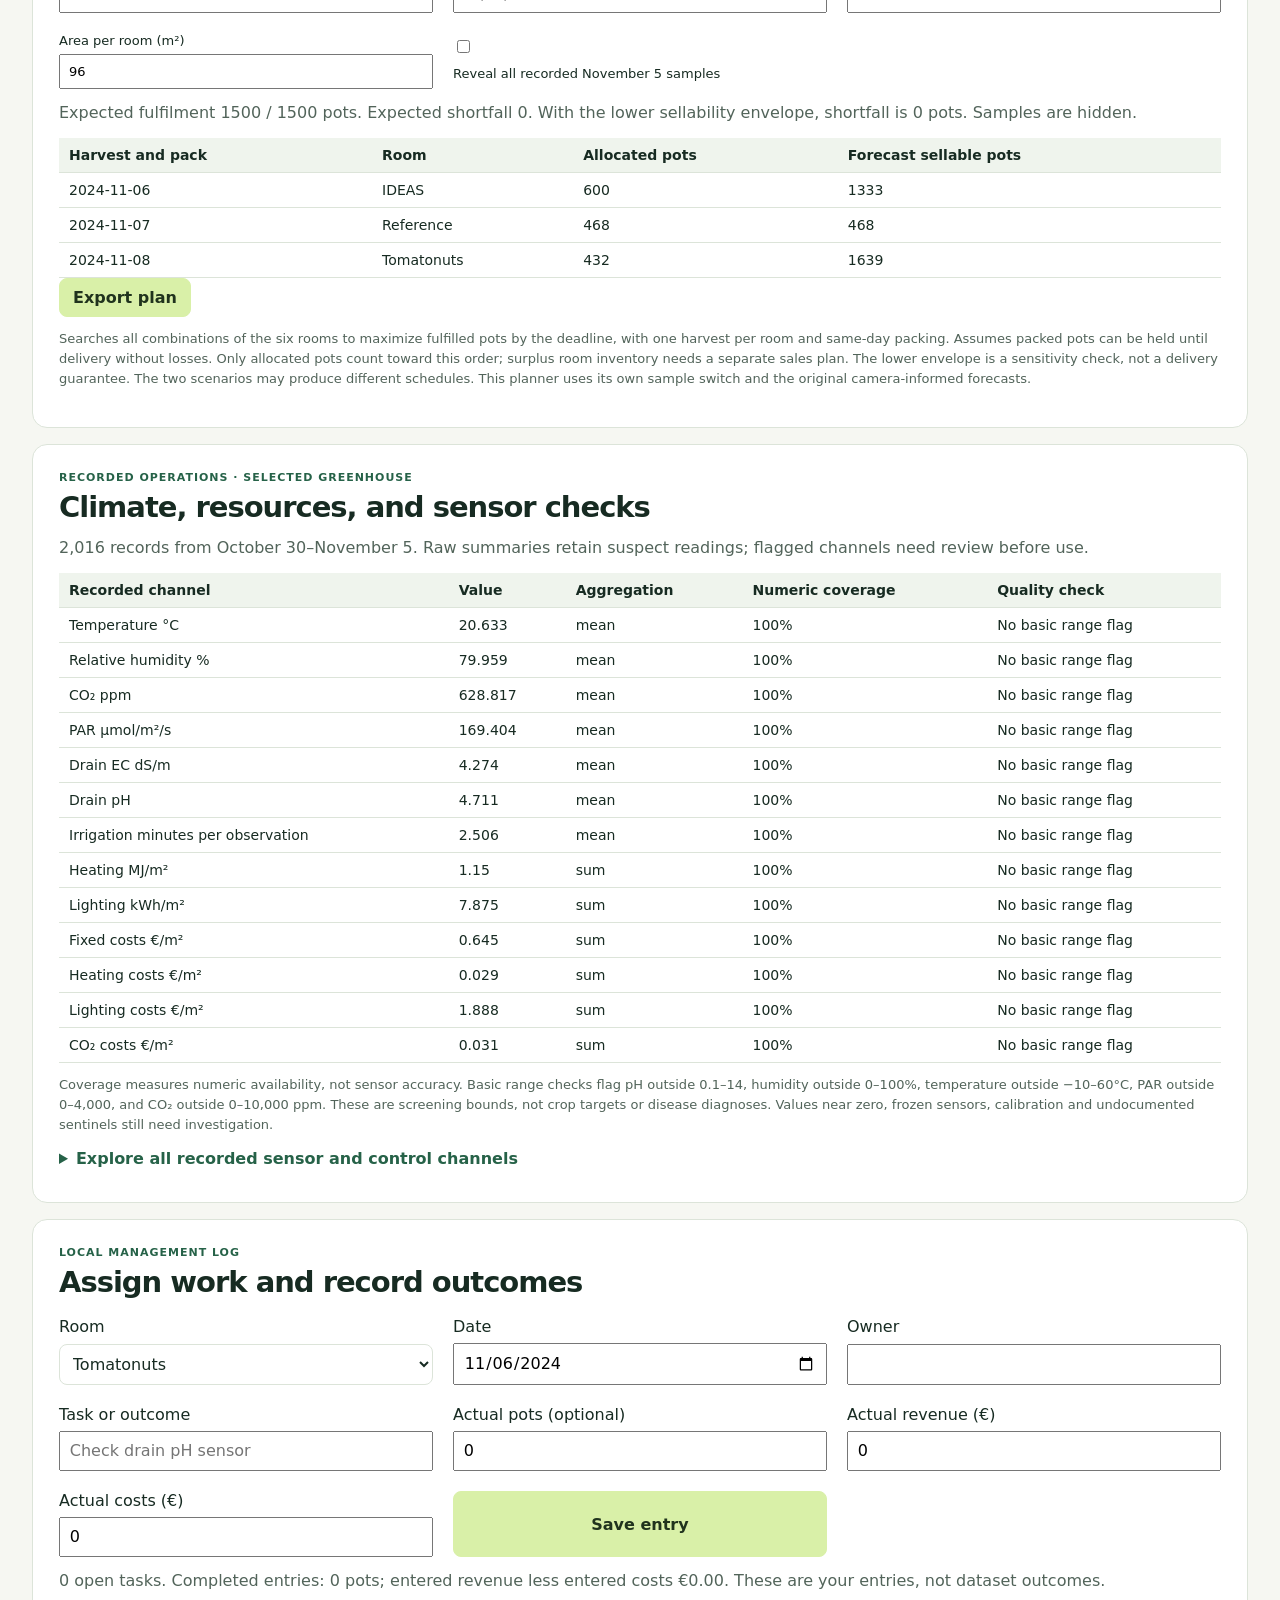
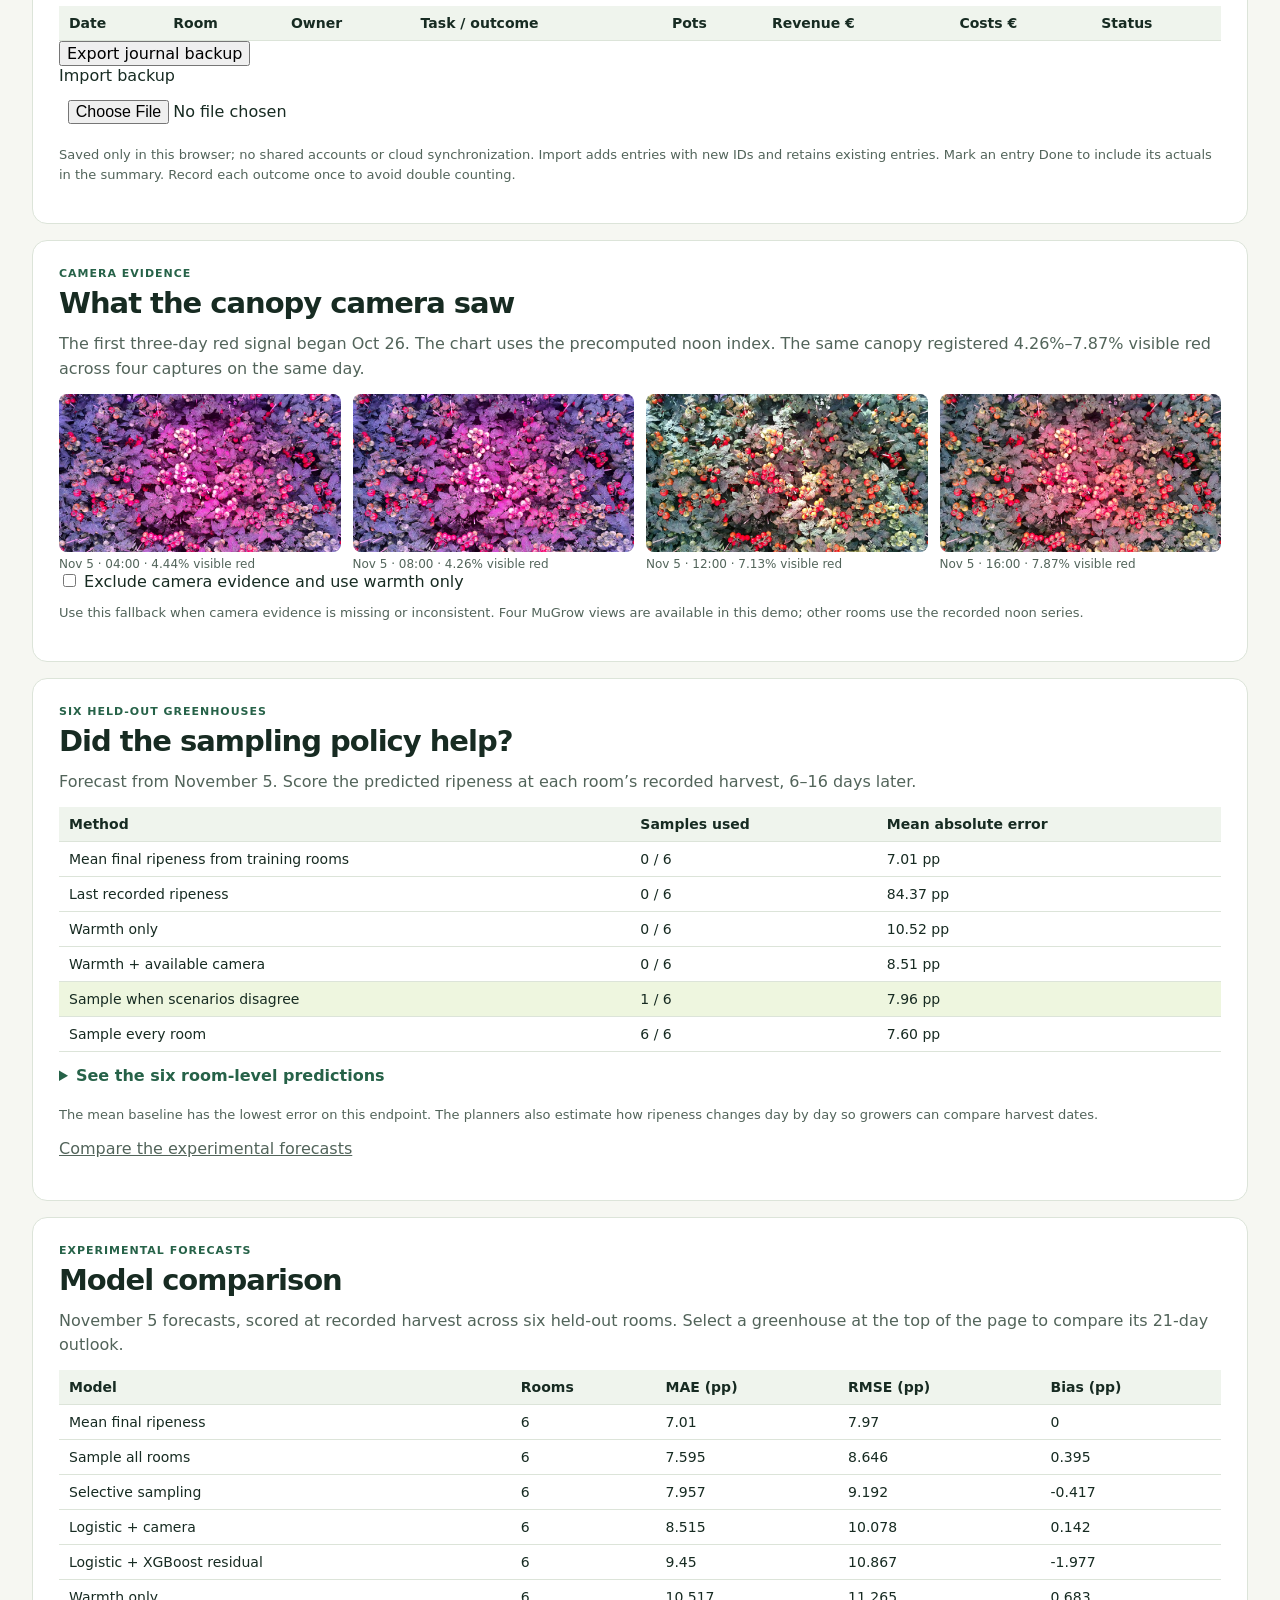
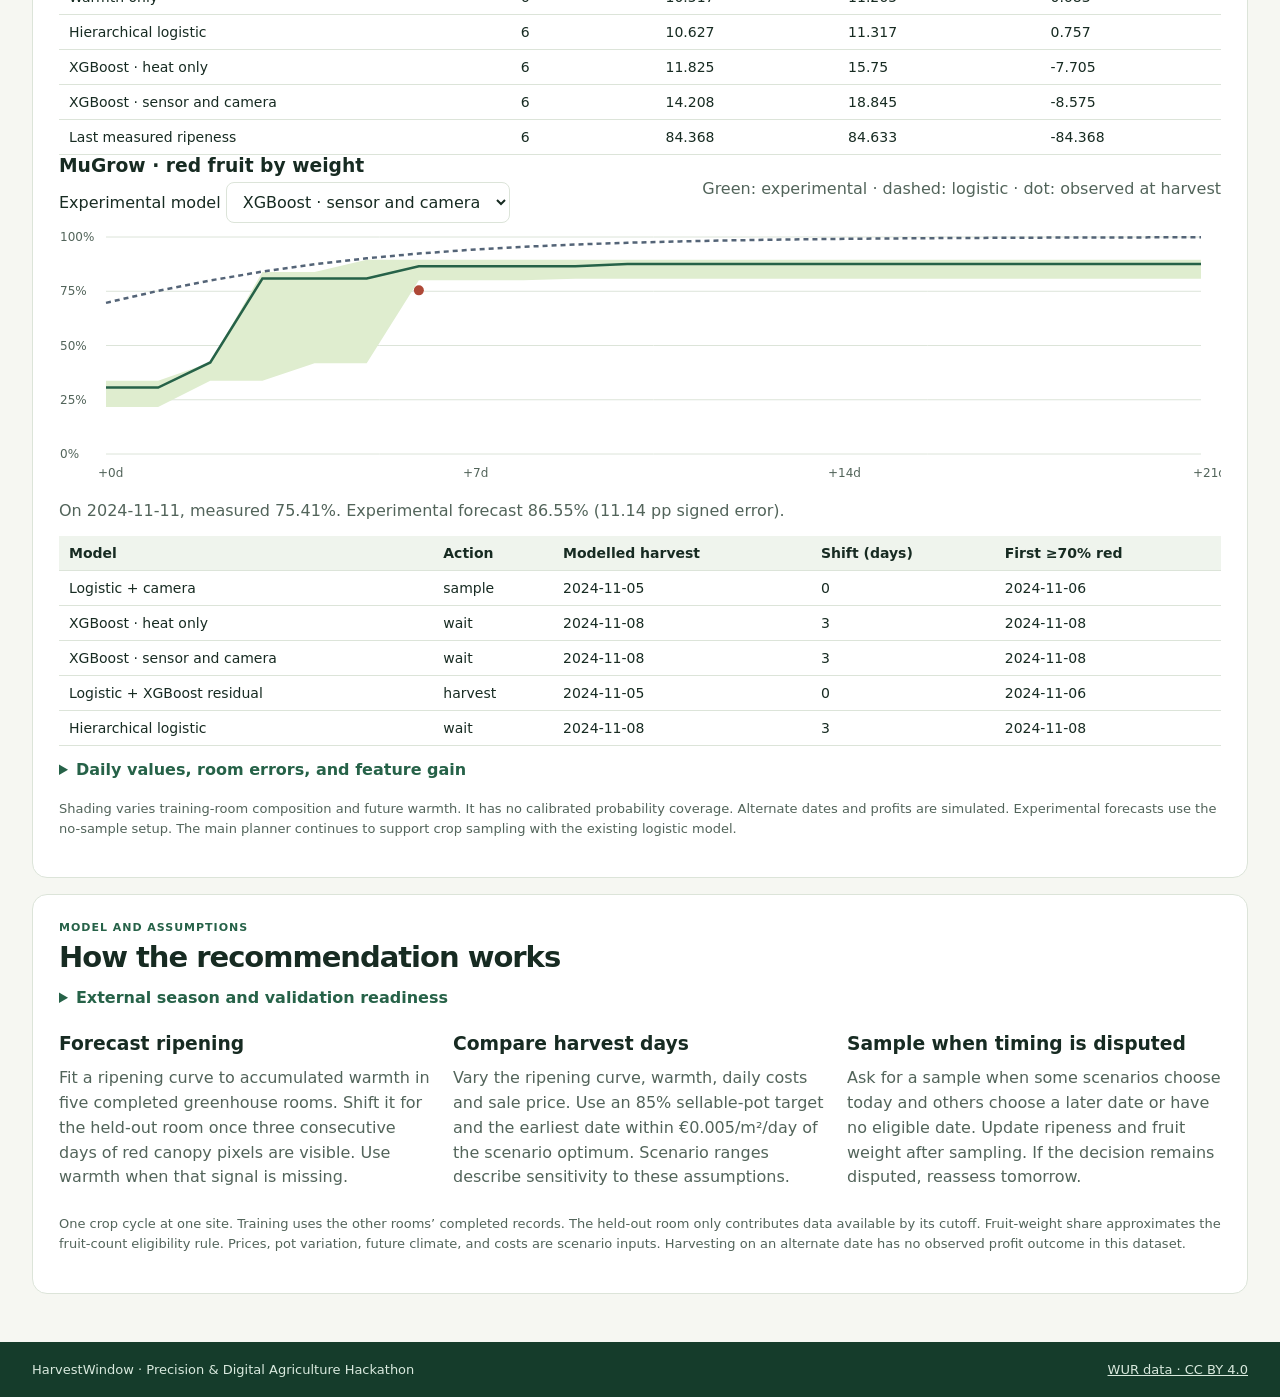
==== commit 8469986d: "Expose experimental forecasts in the offline dashboard" ====
--- a/harvestwindow/dashboard/index.html
+++ b/harvestwindow/dashboard/index.html
@@ -15,6 +15,8 @@
   <script defer src="operations-data.js"></script>
   <script defer src="operations.js"></script>
   <script defer src="journal.js"></script>
+  <script defer src="ml-data.js"></script>
+  <script defer src="ml-comparison.js"></script>
 </head>
 <body>
   <header class="masthead">
@@ -134,6 +136,21 @@
       <div class="table-scroll"><table id="metrics"></table></div>
       <details><summary>See the six room-level predictions</summary><div class="table-scroll"><table id="room-results"></table></div></details>
       <p class="note">The mean baseline has the lowest error on this endpoint. The planners also estimate how ripeness changes day by day so growers can compare harvest dates.</p>
+      <p><a href="#model-comparison">Compare the experimental forecasts</a></p>
+    </section>
+    <section id="model-comparison" class="panel evidence" aria-labelledby="comparison-title">
+      <p class="eyebrow">Experimental forecasts</p><h2 id="comparison-title">Model comparison</h2>
+      <p>November 5 forecasts, scored at recorded harvest across six held-out rooms. Select a greenhouse at the top of the page to compare its 21-day outlook.</p>
+      <div class="table-scroll"><table id="ml-metrics"></table></div>
+      <div class="section-heading"><div><h3 id="ml-room-title"></h3><label>Experimental model <select id="ml-model"></select></label></div><p id="ml-legend"></p></div>
+      <canvas id="ml-chart" role="img" aria-labelledby="ml-room-title ml-legend" style="width:100%;height:260px"></canvas>
+      <p id="ml-actual"></p>
+      <div class="table-scroll"><table id="ml-decisions"></table></div>
+      <details><summary>Daily values, room errors, and feature gain</summary>
+        <p id="ml-gain"></p><div class="table-scroll"><table id="ml-errors"></table></div>
+        <div class="table-scroll channel-history"><table id="ml-days"></table></div>
+      </details>
+      <p class="note">Shading varies training-room composition and future warmth. It has no calibrated probability coverage. Alternate dates and profits are simulated. Experimental forecasts use the no-sample setup. The main planner continues to support crop sampling with the existing logistic model.</p>
     </section>
     <section id="methods" class="panel evidence" aria-labelledby="methods-title">
       <div class="section-heading"><div><p class="eyebrow">Model and assumptions</p><h2 id="methods-title">How the recommendation works</h2></div></div>
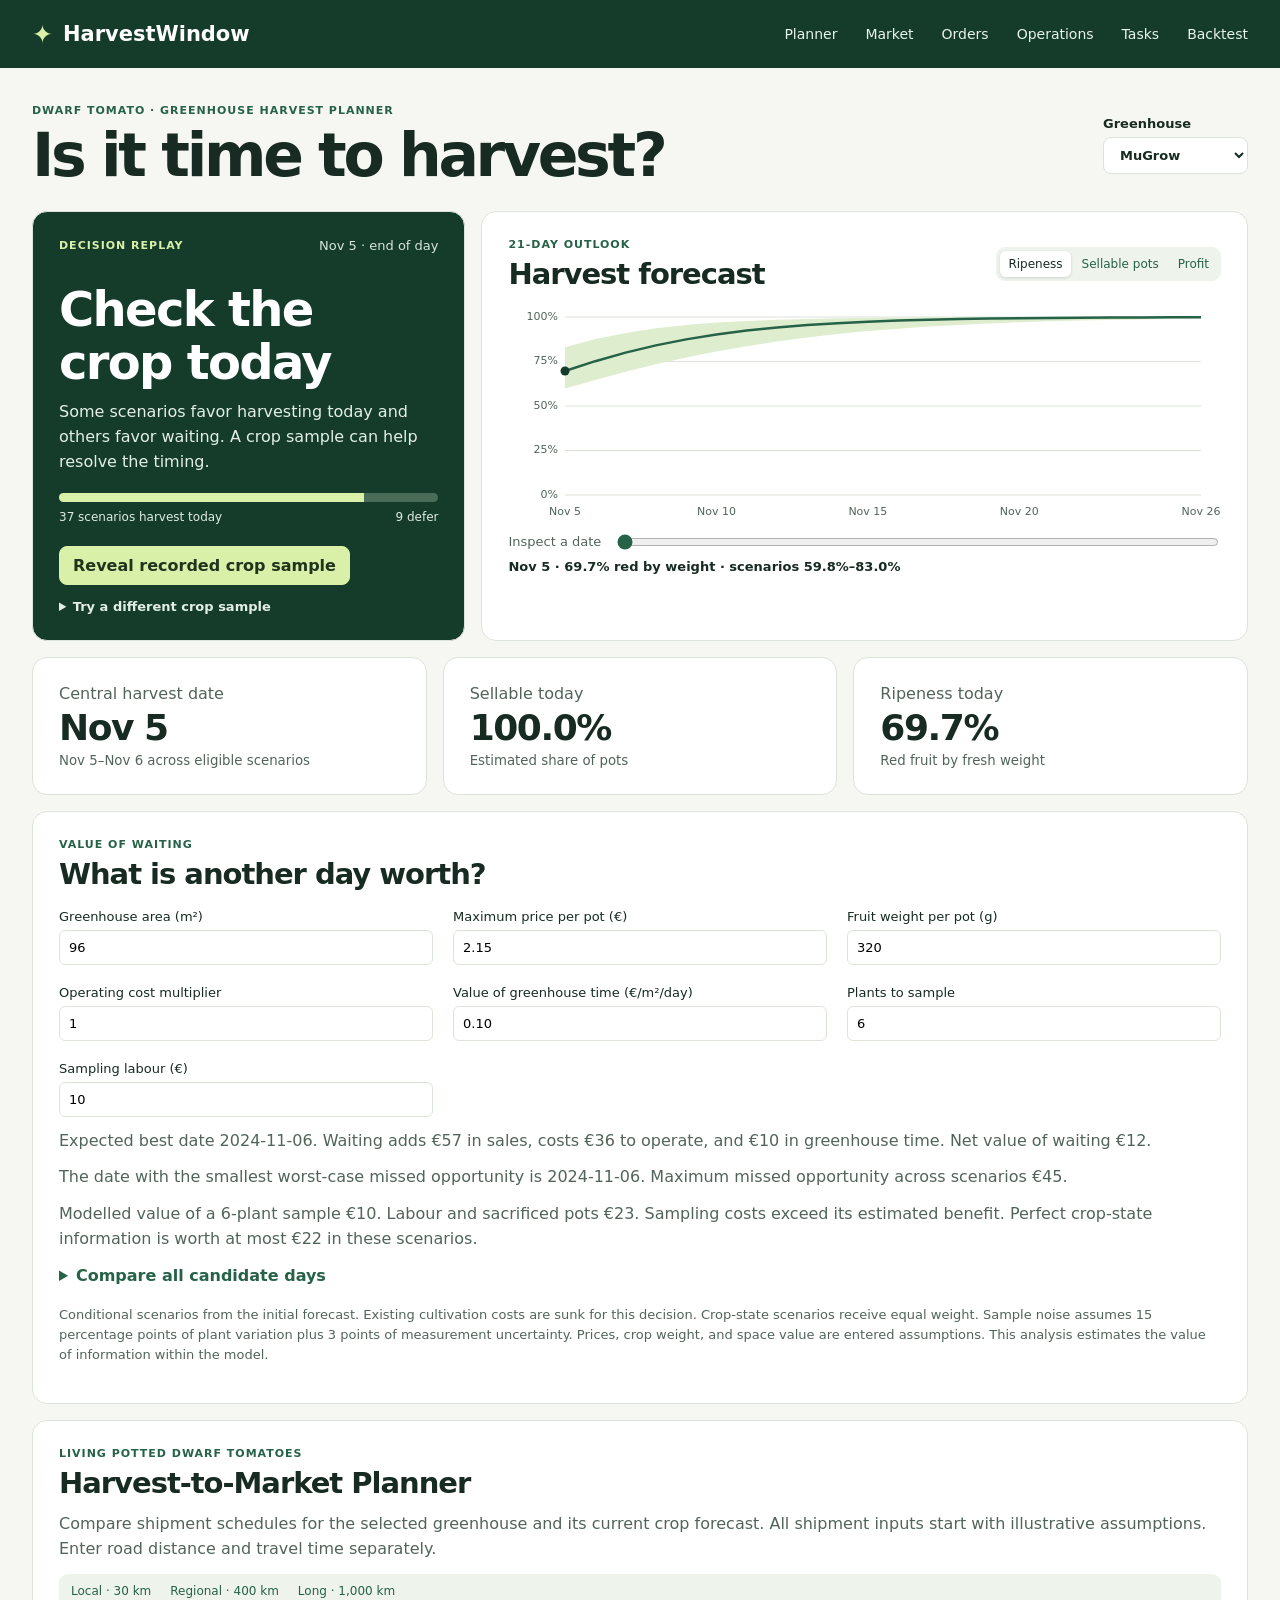
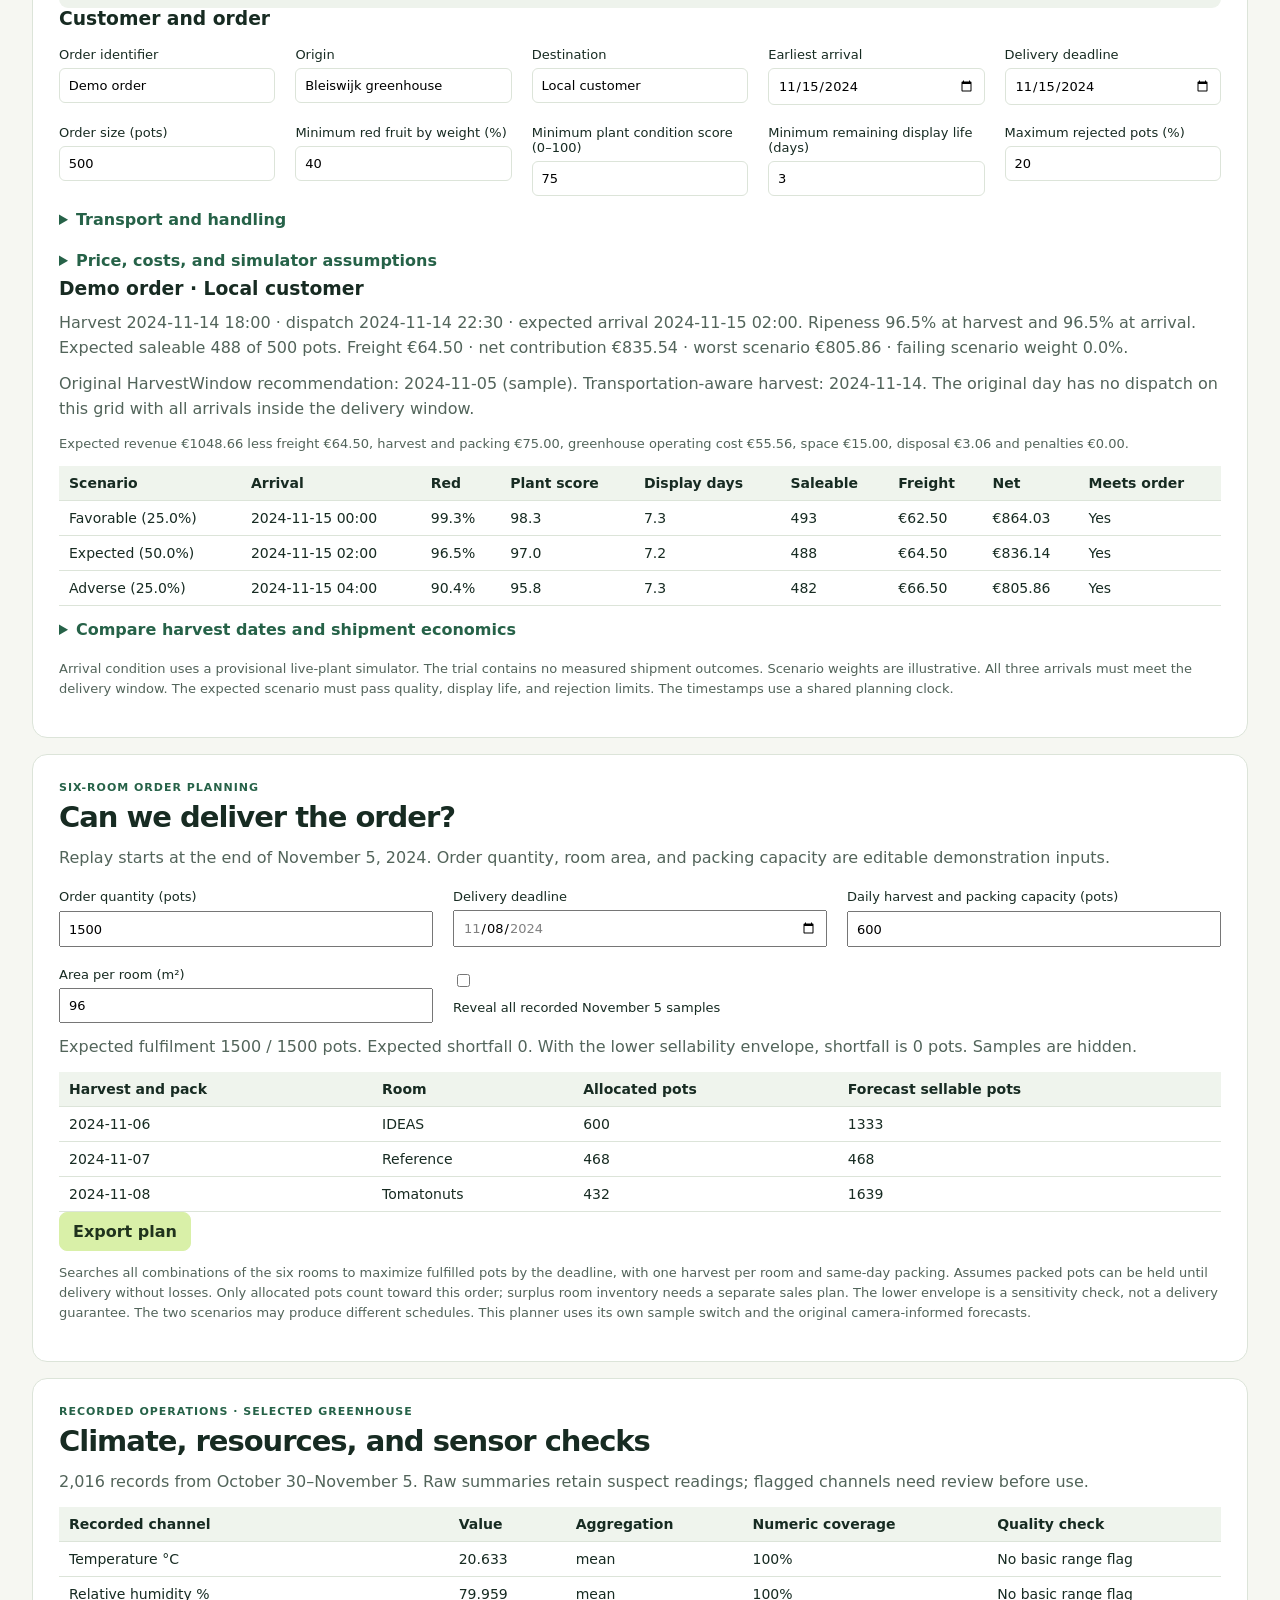
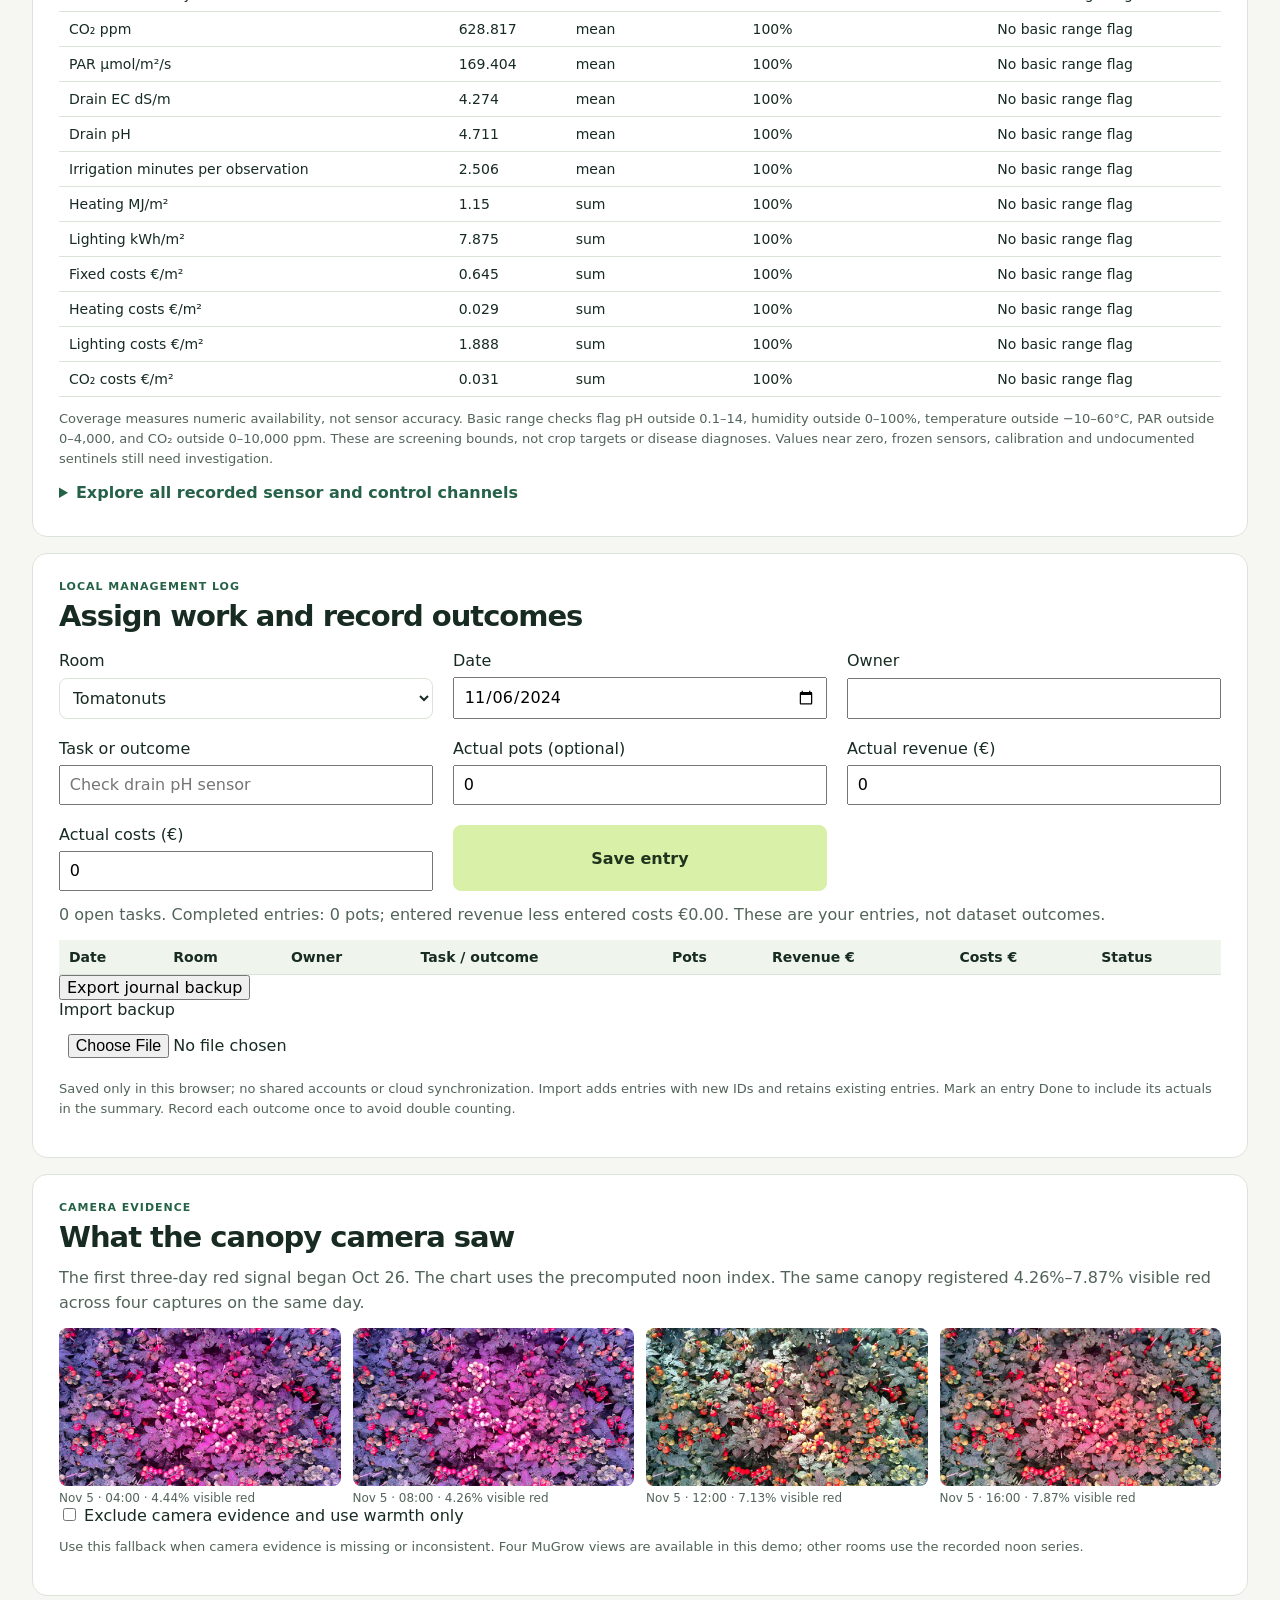
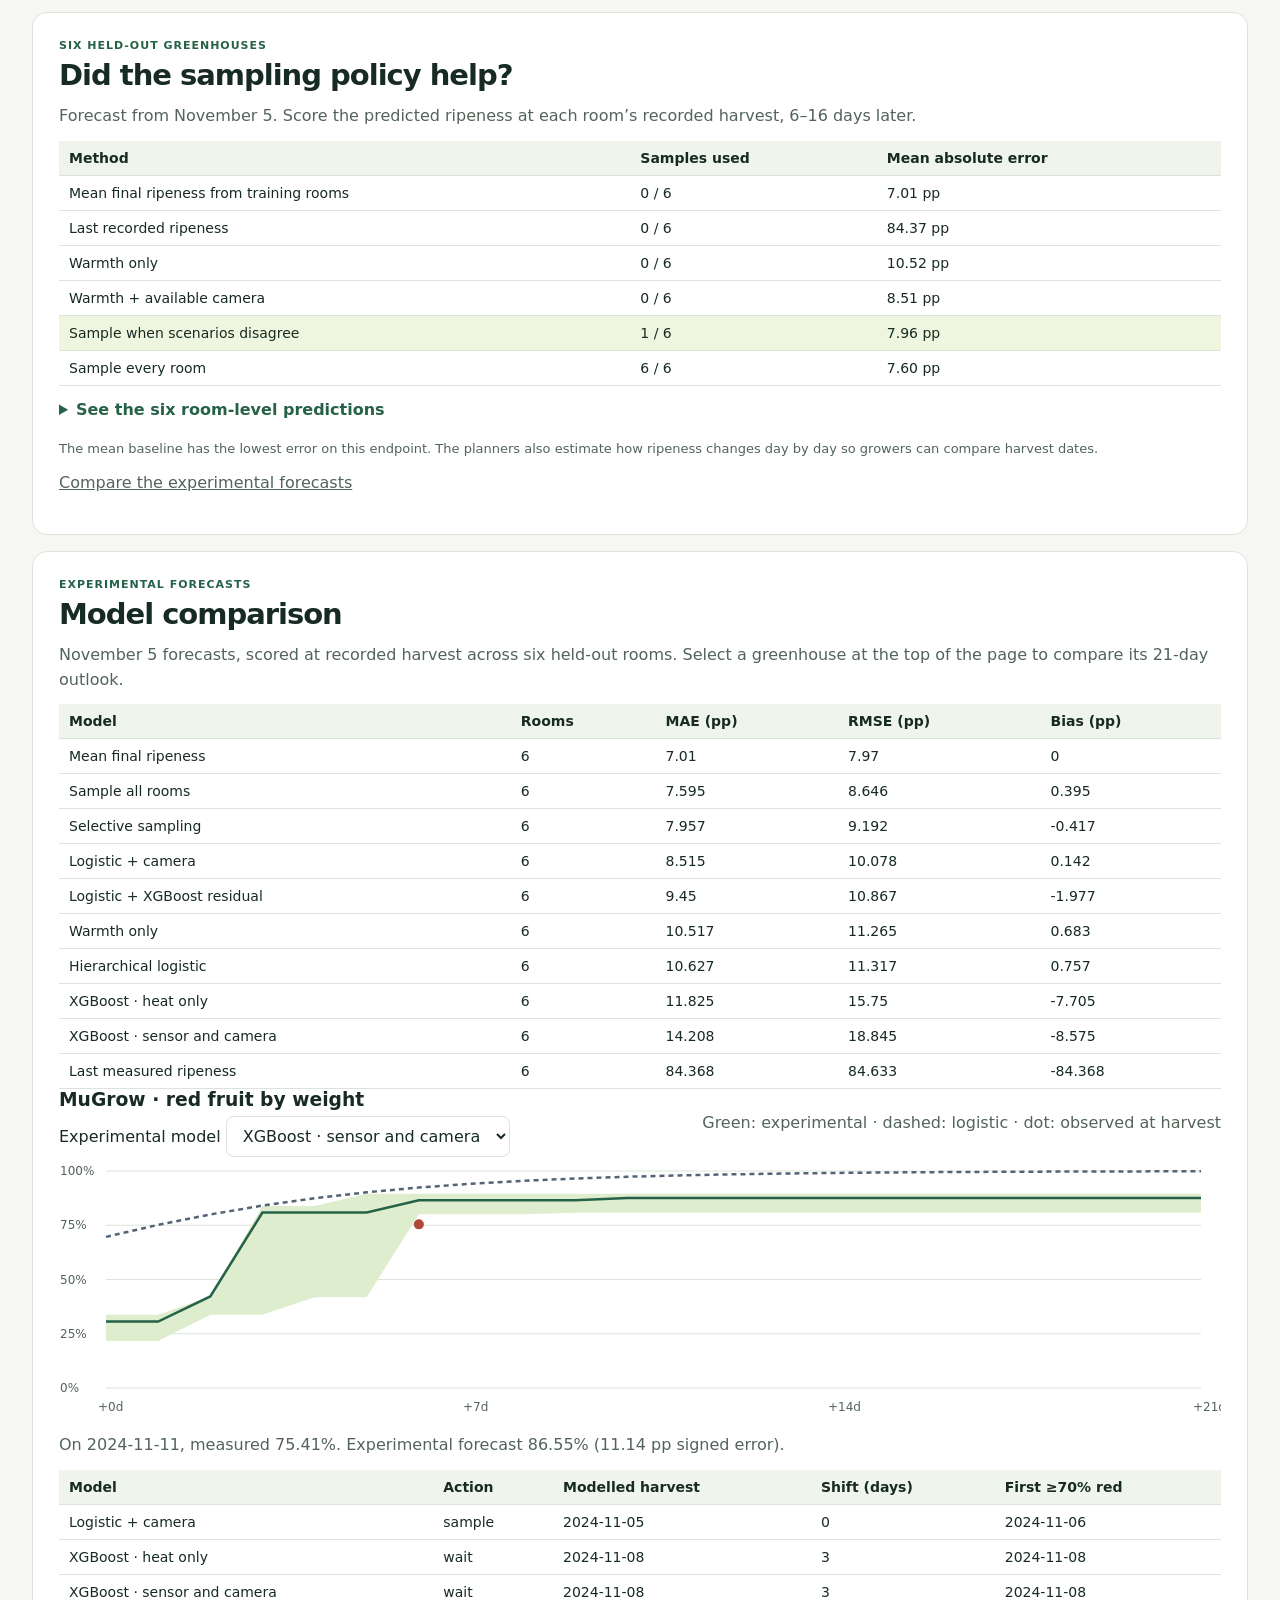
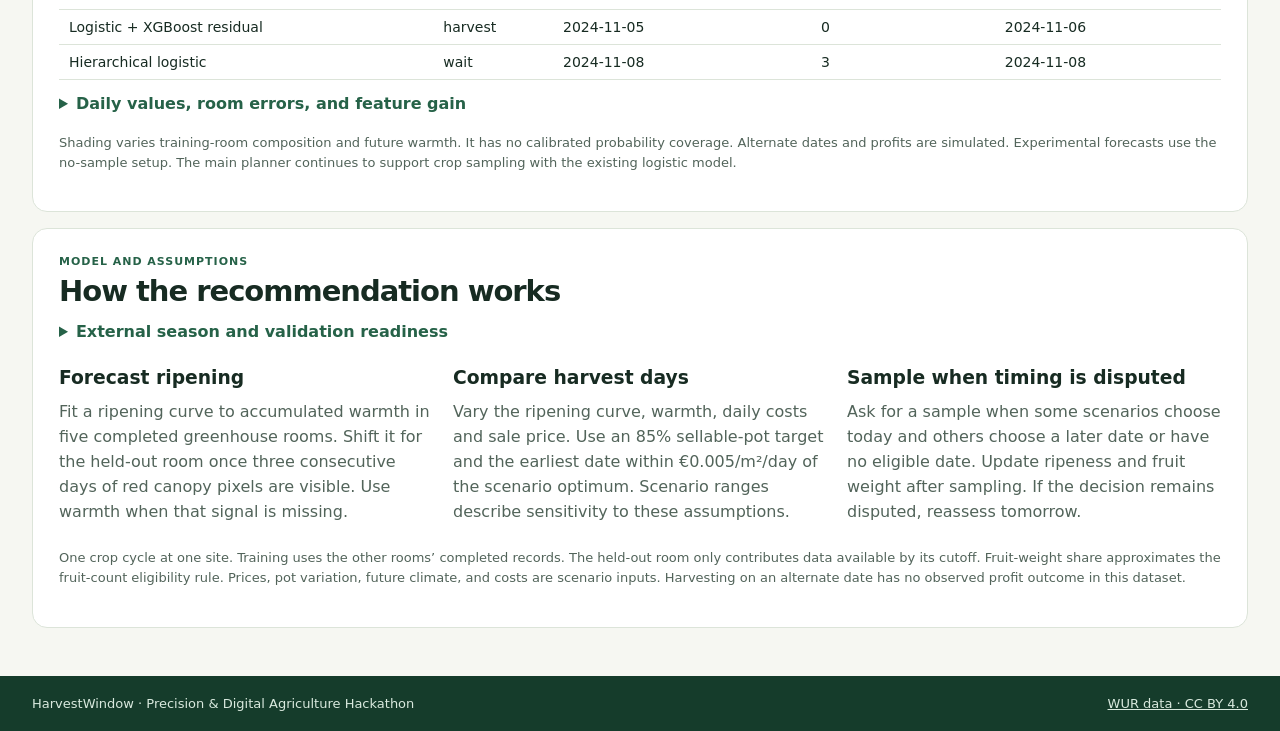
==== commit 4abc3ded: "Plan whole-pot harvest and dispatch against delivery requirements" ====
--- a/harvestwindow/dashboard/index.html
+++ b/harvestwindow/dashboard/index.html
@@ -17,11 +17,13 @@
   <script defer src="journal.js"></script>
   <script defer src="ml-data.js"></script>
   <script defer src="ml-comparison.js"></script>
+  <script defer src="market.js"></script>
+  <script defer src="market-ui.js"></script>
 </head>
 <body>
   <header class="masthead">
     <a class="brand" href="#planner"><span class="brand-mark" aria-hidden="true">✦</span> HarvestWindow</a>
-    <nav aria-label="Sections"><a href="#planner">Planner</a><a href="#orders">Orders</a><a href="#operations">Operations</a><a href="#journal">Tasks</a><a href="#evidence">Backtest</a></nav>
+    <nav aria-label="Sections"><a href="#planner">Planner</a><a href="#market">Market</a><a href="#orders">Orders</a><a href="#operations">Operations</a><a href="#journal">Tasks</a><a href="#evidence">Backtest</a></nav>
   </header>
   <main id="planner">
     <div class="intro">
@@ -78,6 +80,28 @@
       <p id="risk-summary"></p><p id="sample-value"></p>
       <details><summary>Compare all candidate days</summary><div class="table-scroll"><table id="economics-table"><thead><tr><th>Date</th><th>Sales</th><th>Future costs</th><th>Space cost</th><th>Value vs today</th><th>Sellable</th></tr></thead><tbody></tbody></table></div></details>
       <p class="note">Conditional scenarios from the initial forecast. Existing cultivation costs are sunk for this decision. Crop-state scenarios receive equal weight. Sample noise assumes 15 percentage points of plant variation plus 3 points of measurement uncertainty. Prices, crop weight, and space value are entered assumptions. This analysis estimates the value of information within the model.</p>
+    </section>
+    <section id="market" class="panel evidence">
+      <p class="eyebrow">Living potted dwarf tomatoes</p>
+      <h2>Harvest-to-Market Planner</h2>
+      <p>Compare shipment schedules for the selected greenhouse and its current crop forecast. All shipment inputs start with illustrative assumptions. Enter road distance and travel time separately.</p>
+      <div class="tabs" id="market-presets" aria-label="Illustrative routes">
+        <button type="button" data-route="local">Local · 30 km</button>
+        <button type="button" data-route="regional">Regional · 400 km</button>
+        <button type="button" data-route="long">Long · 1,000 km</button>
+      </div>
+      <form id="market-form"></form>
+      <h3 id="market-order"></h3>
+      <p id="market-result" aria-live="polite"></p>
+      <p id="market-comparison"></p>
+      <p class="note" id="market-costs"></p>
+      <div class="table-scroll"><table id="market-scenarios"></table></div>
+      <details><summary>Compare harvest dates and shipment economics</summary>
+        <label>Chart metric <select id="market-metric"><option value="profit">Net contribution (€)</option><option value="red">Arrival ripeness (%)</option><option value="freight">Freight (€)</option></select></label>
+        <canvas id="market-chart" role="img" aria-label="Selected metric by harvest day. Exact values are in the next table." style="width:100%;height:220px"></canvas>
+        <div class="table-scroll channel-history"><table id="market-days"></table></div>
+      </details>
+      <p class="note">Arrival condition uses a provisional live-plant simulator. The trial contains no measured shipment outcomes. Scenario weights are illustrative. All three arrivals must meet the delivery window. The expected scenario must pass quality, display life, and rejection limits. The timestamps use a shared planning clock.</p>
     </section>
 <section id="orders" class="panel evidence">
 <p class="eyebrow">Six-room order planning</p><h2>Can we deliver the order?</h2>
--- a/harvestwindow/dashboard/style.css
+++ b/harvestwindow/dashboard/style.css
@@ -104,3 +104,7 @@
 .channel-history { max-height: 360px; overflow: auto; }
 #journal-message { color: #266248; }
 nav { flex-wrap: wrap; }
+.market-fields { grid-template-columns: repeat(auto-fit, minmax(190px, 1fr)); }
+.market-fields label { display: grid; align-content: start; min-width: 0; gap: .4rem; font-size: 13px; }
+.market-fields input:not([type="checkbox"]) { width: 100%; padding: .55rem; border: 1px solid var(--line); border-radius: 6px; }
+.market-fields input[type="checkbox"] { justify-self: start; }
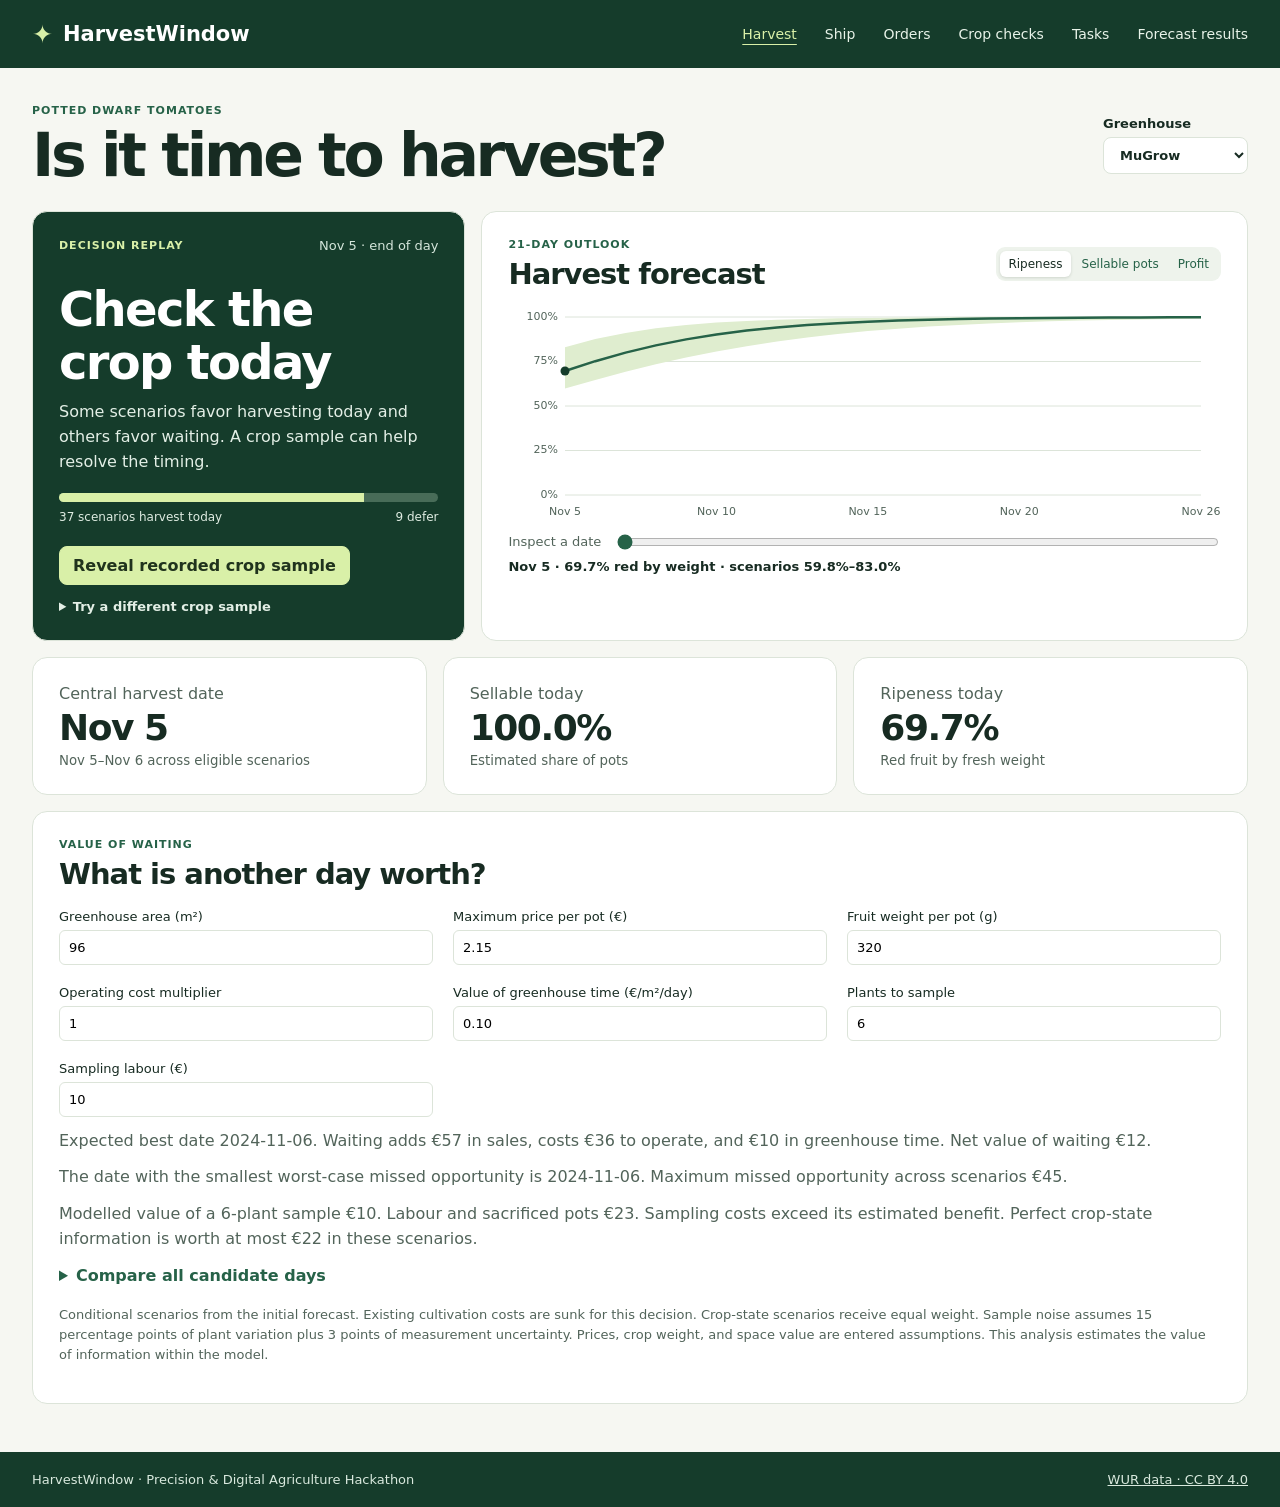
==== commit 826cf35a: "Simplify grower dashboard and show road transport in miles" ====
--- a/harvestwindow/dashboard/index.html
+++ b/harvestwindow/dashboard/index.html
@@ -19,15 +19,16 @@
   <script defer src="ml-comparison.js"></script>
   <script defer src="market.js"></script>
   <script defer src="market-ui.js"></script>
+  <script defer src="workspace.js"></script>
 </head>
 <body>
   <header class="masthead">
     <a class="brand" href="#planner"><span class="brand-mark" aria-hidden="true">✦</span> HarvestWindow</a>
-    <nav aria-label="Sections"><a href="#planner">Planner</a><a href="#market">Market</a><a href="#orders">Orders</a><a href="#operations">Operations</a><a href="#journal">Tasks</a><a href="#evidence">Backtest</a></nav>
+    <nav aria-label="Grower workspace"><a href="#planner">Harvest</a><a href="#market">Ship</a><a href="#orders">Orders</a><a href="#operations">Crop checks</a><a href="#journal">Tasks</a><a href="#evidence">Forecast results</a></nav>
   </header>
   <main id="planner">
     <div class="intro">
-      <div><p class="eyebrow">Dwarf tomato · Greenhouse harvest planner</p><h1>Is it time to harvest?</h1></div>
+      <div><p class="eyebrow">Potted dwarf tomatoes</p><h1 id="workspace-title">Is it time to harvest?</h1></div>
       <label class="room-control">Greenhouse <select id="room"></select></label>
     </div>
     <div class="workspace">
@@ -84,24 +85,30 @@
     <section id="market" class="panel evidence">
       <p class="eyebrow">Living potted dwarf tomatoes</p>
       <h2>Harvest-to-Market Planner</h2>
-      <p>Compare shipment schedules for the selected greenhouse and its current crop forecast. All shipment inputs start with illustrative assumptions. Enter road distance and travel time separately.</p>
+      <p class="note">Example inputs. Use your carrier’s road mileage and drive time.</p>
       <div class="tabs" id="market-presets" aria-label="Illustrative routes">
-        <button type="button" data-route="local">Local · 30 km</button>
-        <button type="button" data-route="regional">Regional · 400 km</button>
-        <button type="button" data-route="long">Long · 1,000 km</button>
+        <button type="button" data-route="local" aria-pressed="true">Local</button>
+        <button type="button" data-route="regional" aria-pressed="false">Regional</button>
+        <button type="button" data-route="long" aria-pressed="false">Long distance</button>
       </div>
       <form id="market-form"></form>
       <h3 id="market-order"></h3>
       <p id="market-result" aria-live="polite"></p>
+      <div id="market-timeline" class="market-cards"></div>
+      <div id="market-kpis" class="market-cards"></div>
+      <div id="market-bars"></div>
       <p id="market-comparison"></p>
-      <p class="note" id="market-costs"></p>
-      <div class="table-scroll"><table id="market-scenarios"></table></div>
-      <details><summary>Compare harvest dates and shipment economics</summary>
+      <div class="market-chart-panel">
         <label>Chart metric <select id="market-metric"><option value="profit">Net contribution (€)</option><option value="red">Arrival ripeness (%)</option><option value="freight">Freight (€)</option></select></label>
         <canvas id="market-chart" role="img" aria-label="Selected metric by harvest day. Exact values are in the next table." style="width:100%;height:220px"></canvas>
+      </div>
+      <details><summary>Shipment costs, scenarios and daily figures</summary>
+        <p class="note" id="market-costs"></p>
+        <div class="table-scroll"><table id="market-scenarios"></table></div>
         <div class="table-scroll channel-history"><table id="market-days"></table></div>
-      </details>
-      <p class="note">Arrival condition uses a provisional live-plant simulator. The trial contains no measured shipment outcomes. Scenario weights are illustrative. All three arrivals must meet the delivery window. The expected scenario must pass quality, display life, and rejection limits. The timestamps use a shared planning clock.</p>
+        <p class="note">All three modeled arrivals must meet the delivery window. The expected case must pass the order’s quality and rejection limits. Scenario weights are assumptions. Times use a shared planning clock.</p>
+      </details>
+      <p class="note">Shipment quality and earnings are simulated. The trial measured greenhouse conditions and crop ripeness.</p>
     </section>
 <section id="orders" class="panel evidence">
 <p class="eyebrow">Six-room order planning</p><h2>Can we deliver the order?</h2>
--- a/harvestwindow/dashboard/style.css
+++ b/harvestwindow/dashboard/style.css
@@ -108,3 +108,16 @@
 .market-fields label { display: grid; align-content: start; min-width: 0; gap: .4rem; font-size: 13px; }
 .market-fields input:not([type="checkbox"]) { width: 100%; padding: .55rem; border: 1px solid var(--line); border-radius: 6px; }
 .market-fields input[type="checkbox"] { justify-self: start; }
+[data-view-hidden] { display:none !important; }
+.masthead nav a[aria-current="page"] { color:#d9f0a8; text-decoration:underline; text-underline-offset:.35em; }
+.market-cards { display:grid; grid-template-columns:repeat(auto-fit,minmax(155px,1fr)); gap:10px; margin:12px 0; }
+.market-cards > div { background:#eff4ed; border-radius:10px; padding:14px; }
+.market-cards span { display:block; color:var(--muted); font-size:13px; }
+.market-cards strong { display:block; margin-top:5px; font-size:clamp(16px,2vw,23px); }
+#market-timeline > div { background:#153c2b; color:white; }
+#market-timeline span { color:#d9f0a8; }
+#market-bars:not(:empty) { display:grid; gap:8px; padding:14px; border:1px solid var(--line); border-radius:10px; }
+#market-bars > div { display:grid; grid-template-columns:minmax(0,1fr) minmax(40px,1fr) minmax(54px,auto); gap:8px; align-items:center; font-size:13px; }
+#market-bars meter { width:100%; }
+#market-bars strong { text-align:right; }
+.market-chart-panel { padding:12px; border:1px solid var(--line); border-radius:10px; }
